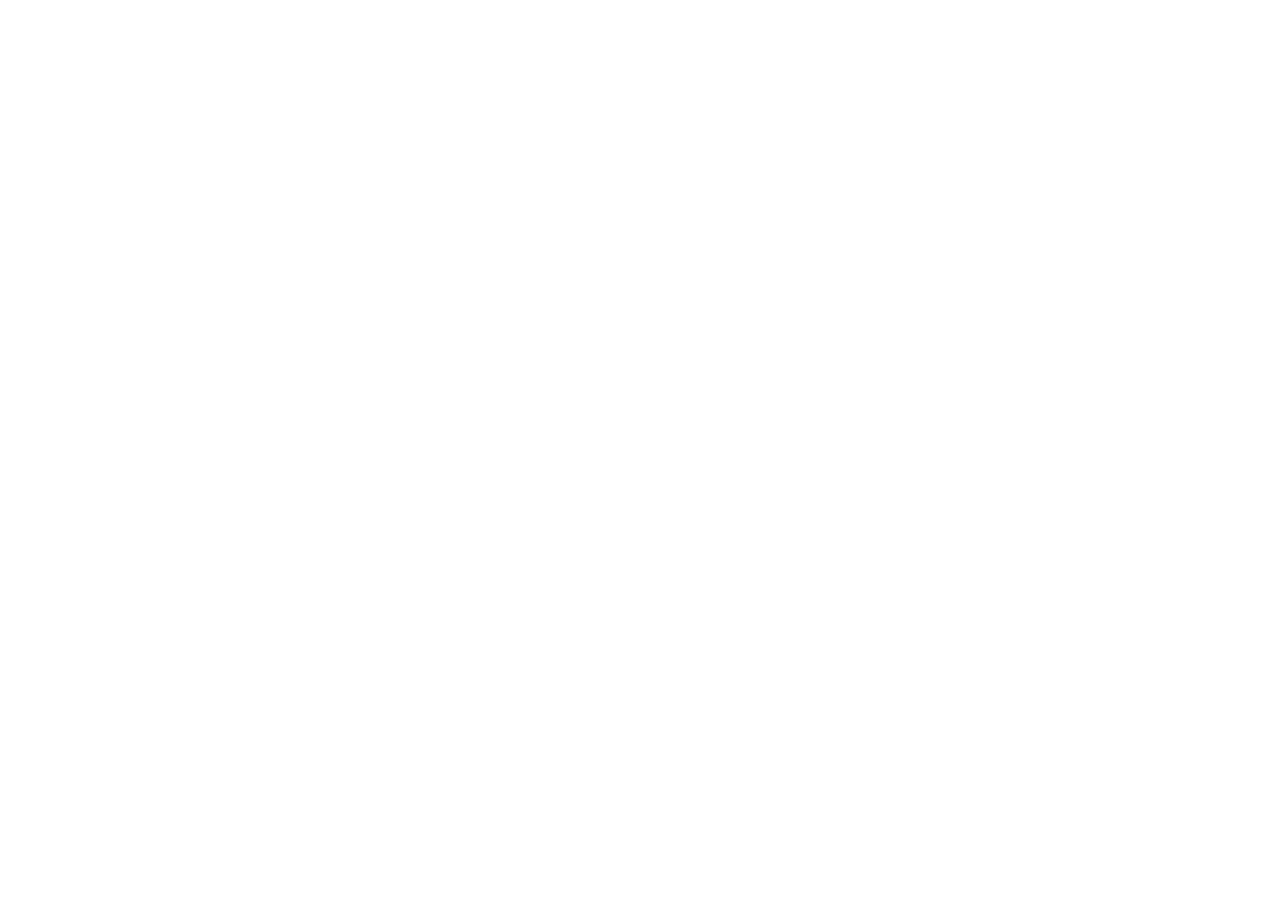
==== index.html @ 284c7a7e "创建新项目" ====
<!DOCTYPE html>
<html lang="en">
<head>
    <meta charset="UTF-8">
    <meta name="viewport" content="width=device-width, initial-scale=1.0">
    <title>Document</title>
</head>
<body>
    
</body>
</html>
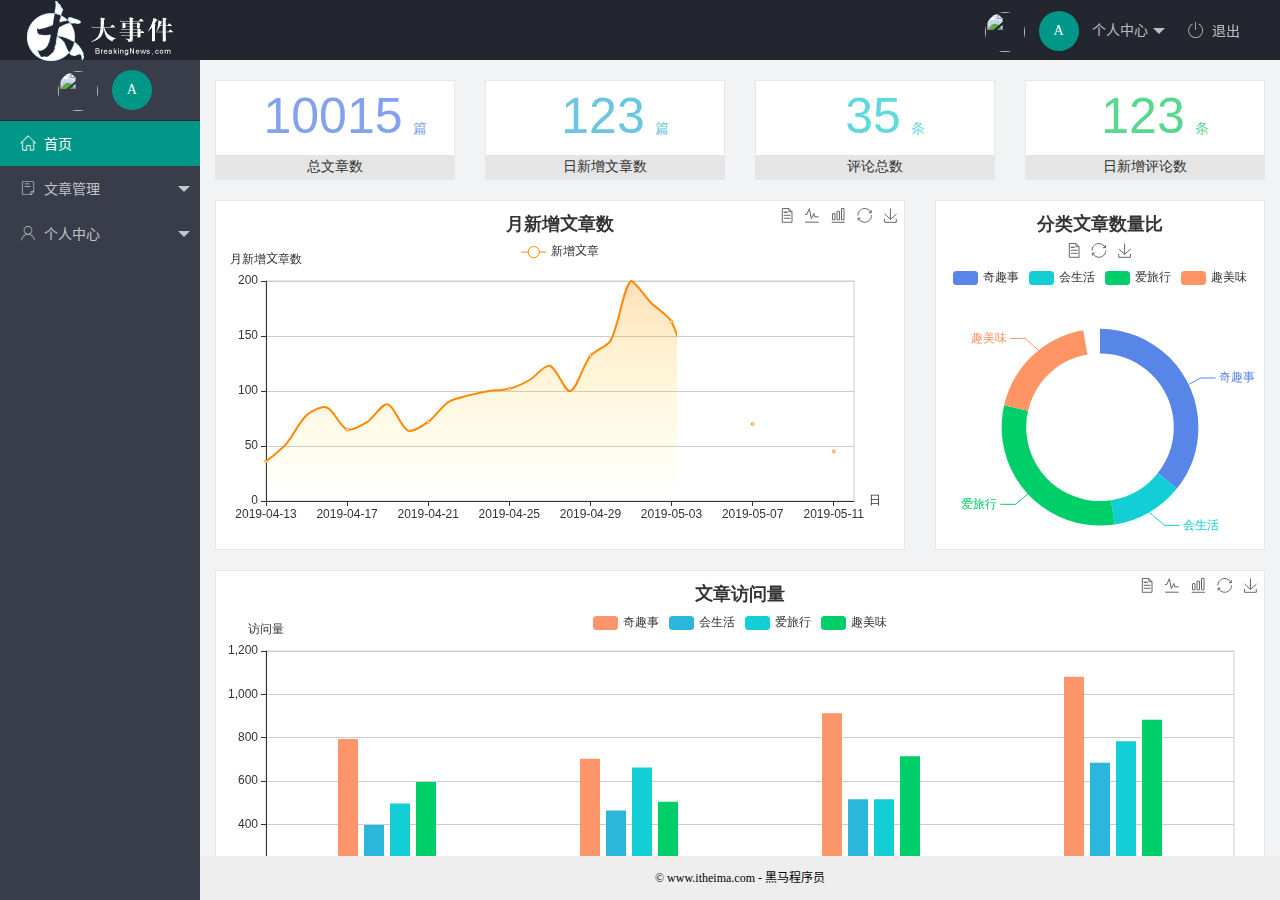
==== commit ab24bd58: "添加首页" ====
--- a/index.html
+++ b/index.html
@@ -1,11 +1,89 @@
 <!DOCTYPE html>
-<html lang="en">
+<html lang="zh-CN">
+
 <head>
     <meta charset="UTF-8">
     <meta name="viewport" content="width=device-width, initial-scale=1.0">
-    <title>Document</title>
+    <title>大事件-后台管理系统</title>
+    <link rel="stylesheet" href="/assets/css/normalize.css">
+    <link rel="stylesheet" href="/assets/lib/layui/css/layui.css">
+    <link rel="stylesheet" href="/assets/fonts/iconfont.css">
+    <link rel="stylesheet" href="/assets/css/index.css">
 </head>
-<body>
-    
+
+<body class="layui-layout-body">
+    <div class="layui-layout layui-layout-admin">
+        <div class="layui-header">
+            <div class="layui-logo">
+                <img src="/assets/images/logo.png" alt="">
+            </div>
+            <!-- 头部区域（可配合layui已有的水平导航） -->
+            
+            <ul class="layui-nav layui-layout-right">
+                <li class="layui-nav-item">
+                    <a href="javascript:;" class="info">
+                        <img src="http://t.cn/RCzsdCq" class="layui-nav-img">
+                        <span class="text-img">A</span>
+                        个人中心
+                    </a>
+                    <dl class="layui-nav-child">
+                        <dd><a href="">基本资料</a></dd>
+                        <dd><a href="">更换头像</a></dd>
+                        <dd><a href="">重置密码</a></dd>
+                    </dl>
+                </li>
+                <li class="layui-nav-item" id="escBtn"><a href="javascript:;"><span class="iconfont icon-tuichu"></span>退出</a></li>
+            </ul>
+        </div>
+
+        <div class="layui-side layui-bg-black">
+            <div class="layui-side-scroll">
+                <div class="info">
+                    <img src="http://t.cn/RCzsdCq" class="layui-nav-img">
+                    <span class="text-img">A</span>
+                    <span class="welcome"></span>
+                </div>
+                <!-- 左侧导航区域（可配合layui已有的垂直导航） -->
+                <ul class="layui-nav layui-nav-tree" lay-filter="test" lay-shrink="all">
+                    <li class="layui-nav-item layui-nav-itemed layui-this"><a href="/home/dashboard.html" target="fm"><span class="iconfont icon-home"></span>首页</a></li>
+                    <li class="layui-nav-item">
+                        <a class="" href="javascript:;"><span class="iconfont icon-16"></span>文章管理</a>
+                        <dl class="layui-nav-child">
+                            <dd><a href="javascript:;"><i class="layui-icon layui-icon-face-smile"></i>  文章类别</a></dd>
+                            <dd><a href="javascript:;"><i class="layui-icon layui-icon-face-smile"></i>  文章列表</a></dd>
+                            <dd><a href="javascript:;"><i class="layui-icon layui-icon-face-smile"></i>  文章发布</a></dd>
+                        </dl>
+                    </li>
+                    <li class="layui-nav-item">
+                        <a href="javascript:;"><span class="iconfont icon-user"></span>个人中心</a>
+                        <dl class="layui-nav-child">
+                            <dd><a href="javascript:;"><i class="layui-icon layui-icon-face-smile"></i>  基本资料</a></dd>
+                            <dd><a href="javascript:;"><i class="layui-icon layui-icon-face-smile"></i>  更换头像</a></dd>
+                            <dd><a href="javascript:;"><i class="layui-icon layui-icon-face-smile"></i>  重置密码</a></dd>
+                        </dl>
+                    </li>
+                </ul>
+            </div>
+        </div>
+
+        <div class="layui-body">
+            <!-- 内容主体区域 -->
+            <iframe name="fm" src="/home/dashboard.html" frameborder="0"></iframe>
+        </div>
+
+        <div class="layui-footer">
+            <!-- 底部固定区域 -->
+            © www.itheima.com - 黑马程序员
+        </div>
+    </div>
+
+
+
+    <!-- 引入js -->
+    <script src="/assets/lib/layui/layui.all.js"></script>
+    <script src="/assets/lib/jquery.js"></script>
+    <script src="/assets/js/baseApi.js"></script>
+    <script src="/assets/js/index.js"></script>
 </body>
+
 </html>--- a/assets/lib/layui/css/layui.css
+++ b/assets/lib/layui/css/layui.css
@@ -0,0 +1,2 @@
+/** layui-v2.5.5 MIT License By https://www.layui.com */
+ .layui-inline,img{display:inline-block;vertical-align:middle}h1,h2,h3,h4,h5,h6{font-weight:400}.layui-edge,.layui-header,.layui-inline,.layui-main{position:relative}.layui-body,.layui-edge,.layui-elip{overflow:hidden}.layui-btn,.layui-edge,.layui-inline,img{vertical-align:middle}.layui-btn,.layui-disabled,.layui-icon,.layui-unselect{-moz-user-select:none;-webkit-user-select:none;-ms-user-select:none}.layui-elip,.layui-form-checkbox span,.layui-form-pane .layui-form-label{text-overflow:ellipsis;white-space:nowrap}.layui-breadcrumb,.layui-tree-btnGroup{visibility:hidden}blockquote,body,button,dd,div,dl,dt,form,h1,h2,h3,h4,h5,h6,input,li,ol,p,pre,td,textarea,th,ul{margin:0;padding:0;-webkit-tap-highlight-color:rgba(0,0,0,0)}a:active,a:hover{outline:0}img{border:none}li{list-style:none}table{border-collapse:collapse;border-spacing:0}h4,h5,h6{font-size:100%}button,input,optgroup,option,select,textarea{font-family:inherit;font-size:inherit;font-style:inherit;font-weight:inherit;outline:0}pre{white-space:pre-wrap;white-space:-moz-pre-wrap;white-space:-pre-wrap;white-space:-o-pre-wrap;word-wrap:break-word}body{line-height:24px;font:14px Helvetica Neue,Helvetica,PingFang SC,Tahoma,Arial,sans-serif}hr{height:1px;margin:10px 0;border:0;clear:both}a{color:#333;text-decoration:none}a:hover{color:#777}a cite{font-style:normal;*cursor:pointer}.layui-border-box,.layui-border-box *{box-sizing:border-box}.layui-box,.layui-box *{box-sizing:content-box}.layui-clear{clear:both;*zoom:1}.layui-clear:after{content:'\20';clear:both;*zoom:1;display:block;height:0}.layui-inline{*display:inline;*zoom:1}.layui-edge{display:inline-block;width:0;height:0;border-width:6px;border-style:dashed;border-color:transparent}.layui-edge-top{top:-4px;border-bottom-color:#999;border-bottom-style:solid}.layui-edge-right{border-left-color:#999;border-left-style:solid}.layui-edge-bottom{top:2px;border-top-color:#999;border-top-style:solid}.layui-edge-left{border-right-color:#999;border-right-style:solid}.layui-disabled,.layui-disabled:hover{color:#d2d2d2!important;cursor:not-allowed!important}.layui-circle{border-radius:100%}.layui-show{display:block!important}.layui-hide{display:none!important}@font-face{font-family:layui-icon;src:url(../font/iconfont.eot?v=250);src:url(../font/iconfont.eot?v=250#iefix) format('embedded-opentype'),url(../font/iconfont.woff2?v=250) format('woff2'),url(../font/iconfont.woff?v=250) format('woff'),url(../font/iconfont.ttf?v=250) format('truetype'),url(../font/iconfont.svg?v=250#layui-icon) format('svg')}.layui-icon{font-family:layui-icon!important;font-size:16px;font-style:normal;-webkit-font-smoothing:antialiased;-moz-osx-font-smoothing:grayscale}.layui-icon-reply-fill:before{content:"\e611"}.layui-icon-set-fill:before{content:"\e614"}.layui-icon-menu-fill:before{content:"\e60f"}.layui-icon-search:before{content:"\e615"}.layui-icon-share:before{content:"\e641"}.layui-icon-set-sm:before{content:"\e620"}.layui-icon-engine:before{content:"\e628"}.layui-icon-close:before{content:"\1006"}.layui-icon-close-fill:before{content:"\1007"}.layui-icon-chart-screen:before{content:"\e629"}.layui-icon-star:before{content:"\e600"}.layui-icon-circle-dot:before{content:"\e617"}.layui-icon-chat:before{content:"\e606"}.layui-icon-release:before{content:"\e609"}.layui-icon-list:before{content:"\e60a"}.layui-icon-chart:before{content:"\e62c"}.layui-icon-ok-circle:before{content:"\1005"}.layui-icon-layim-theme:before{content:"\e61b"}.layui-icon-table:before{content:"\e62d"}.layui-icon-right:before{content:"\e602"}.layui-icon-left:before{content:"\e603"}.layui-icon-cart-simple:before{content:"\e698"}.layui-icon-face-cry:before{content:"\e69c"}.layui-icon-face-smile:before{content:"\e6af"}.layui-icon-survey:before{content:"\e6b2"}.layui-icon-tree:before{content:"\e62e"}.layui-icon-upload-circle:before{content:"\e62f"}.layui-icon-add-circle:before{content:"\e61f"}.layui-icon-download-circle:before{content:"\e601"}.layui-icon-templeate-1:before{content:"\e630"}.layui-icon-util:before{content:"\e631"}.layui-icon-face-surprised:before{content:"\e664"}.layui-icon-edit:before{content:"\e642"}.layui-icon-speaker:before{content:"\e645"}.layui-icon-down:before{content:"\e61a"}.layui-icon-file:before{content:"\e621"}.layui-icon-layouts:before{content:"\e632"}.layui-icon-rate-half:before{content:"\e6c9"}.layui-icon-add-circle-fine:before{content:"\e608"}.layui-icon-prev-circle:before{content:"\e633"}.layui-icon-read:before{content:"\e705"}.layui-icon-404:before{content:"\e61c"}.layui-icon-carousel:before{content:"\e634"}.layui-icon-help:before{content:"\e607"}.layui-icon-code-circle:before{content:"\e635"}.layui-icon-water:before{content:"\e636"}.layui-icon-username:before{content:"\e66f"}.layui-icon-find-fill:before{content:"\e670"}.layui-icon-about:before{content:"\e60b"}.layui-icon-location:before{content:"\e715"}.layui-icon-up:before{content:"\e619"}.layui-icon-pause:before{content:"\e651"}.layui-icon-date:before{content:"\e637"}.layui-icon-layim-uploadfile:before{content:"\e61d"}.layui-icon-delete:before{content:"\e640"}.layui-icon-play:before{content:"\e652"}.layui-icon-top:before{content:"\e604"}.layui-icon-friends:before{content:"\e612"}.layui-icon-refresh-3:before{content:"\e9aa"}.layui-icon-ok:before{content:"\e605"}.layui-icon-layer:before{content:"\e638"}.layui-icon-face-smile-fine:before{content:"\e60c"}.layui-icon-dollar:before{content:"\e659"}.layui-icon-group:before{content:"\e613"}.layui-icon-layim-download:before{content:"\e61e"}.layui-icon-picture-fine:before{content:"\e60d"}.layui-icon-link:before{content:"\e64c"}.layui-icon-diamond:before{content:"\e735"}.layui-icon-log:before{content:"\e60e"}.layui-icon-rate-solid:before{content:"\e67a"}.layui-icon-fonts-del:before{content:"\e64f"}.layui-icon-unlink:before{content:"\e64d"}.layui-icon-fonts-clear:before{content:"\e639"}.layui-icon-triangle-r:before{content:"\e623"}.layui-icon-circle:before{content:"\e63f"}.layui-icon-radio:before{content:"\e643"}.layui-icon-align-center:before{content:"\e647"}.layui-icon-align-right:before{content:"\e648"}.layui-icon-align-left:before{content:"\e649"}.layui-icon-loading-1:before{content:"\e63e"}.layui-icon-return:before{content:"\e65c"}.layui-icon-fonts-strong:before{content:"\e62b"}.layui-icon-upload:before{content:"\e67c"}.layui-icon-dialogue:before{content:"\e63a"}.layui-icon-video:before{content:"\e6ed"}.layui-icon-headset:before{content:"\e6fc"}.layui-icon-cellphone-fine:before{content:"\e63b"}.layui-icon-add-1:before{content:"\e654"}.layui-icon-face-smile-b:before{content:"\e650"}.layui-icon-fonts-html:before{content:"\e64b"}.layui-icon-form:before{content:"\e63c"}.layui-icon-cart:before{content:"\e657"}.layui-icon-camera-fill:before{content:"\e65d"}.layui-icon-tabs:before{content:"\e62a"}.layui-icon-fonts-code:before{content:"\e64e"}.layui-icon-fire:before{content:"\e756"}.layui-icon-set:before{content:"\e716"}.layui-icon-fonts-u:before{content:"\e646"}.layui-icon-triangle-d:before{content:"\e625"}.layui-icon-tips:before{content:"\e702"}.layui-icon-picture:before{content:"\e64a"}.layui-icon-more-vertical:before{content:"\e671"}.layui-icon-flag:before{content:"\e66c"}.layui-icon-loading:before{content:"\e63d"}.layui-icon-fonts-i:before{content:"\e644"}.layui-icon-refresh-1:before{content:"\e666"}.layui-icon-rmb:before{content:"\e65e"}.layui-icon-home:before{content:"\e68e"}.layui-icon-user:before{content:"\e770"}.layui-icon-notice:before{content:"\e667"}.layui-icon-login-weibo:before{content:"\e675"}.layui-icon-voice:before{content:"\e688"}.layui-icon-upload-drag:before{content:"\e681"}.layui-icon-login-qq:before{content:"\e676"}.layui-icon-snowflake:before{content:"\e6b1"}.layui-icon-file-b:before{content:"\e655"}.layui-icon-template:before{content:"\e663"}.layui-icon-auz:before{content:"\e672"}.layui-icon-console:before{content:"\e665"}.layui-icon-app:before{content:"\e653"}.layui-icon-prev:before{content:"\e65a"}.layui-icon-website:before{content:"\e7ae"}.layui-icon-next:before{content:"\e65b"}.layui-icon-component:before{content:"\e857"}.layui-icon-more:before{content:"\e65f"}.layui-icon-login-wechat:before{content:"\e677"}.layui-icon-shrink-right:before{content:"\e668"}.layui-icon-spread-left:before{content:"\e66b"}.layui-icon-camera:before{content:"\e660"}.layui-icon-note:before{content:"\e66e"}.layui-icon-refresh:before{content:"\e669"}.layui-icon-female:before{content:"\e661"}.layui-icon-male:before{content:"\e662"}.layui-icon-password:before{content:"\e673"}.layui-icon-senior:before{content:"\e674"}.layui-icon-theme:before{content:"\e66a"}.layui-icon-tread:before{content:"\e6c5"}.layui-icon-praise:before{content:"\e6c6"}.layui-icon-star-fill:before{content:"\e658"}.layui-icon-rate:before{content:"\e67b"}.layui-icon-template-1:before{content:"\e656"}.layui-icon-vercode:before{content:"\e679"}.layui-icon-cellphone:before{content:"\e678"}.layui-icon-screen-full:before{content:"\e622"}.layui-icon-screen-restore:before{content:"\e758"}.layui-icon-cols:before{content:"\e610"}.layui-icon-export:before{content:"\e67d"}.layui-icon-print:before{content:"\e66d"}.layui-icon-slider:before{content:"\e714"}.layui-icon-addition:before{content:"\e624"}.layui-icon-subtraction:before{content:"\e67e"}.layui-icon-service:before{content:"\e626"}.layui-icon-transfer:before{content:"\e691"}.layui-main{width:1140px;margin:0 auto}.layui-header{z-index:1000;height:60px}.layui-header a:hover{transition:all .5s;-webkit-transition:all .5s}.layui-side{position:fixed;left:0;top:0;bottom:0;z-index:999;width:200px;overflow-x:hidden}.layui-side-scroll{position:relative;width:220px;height:100%;overflow-x:hidden}.layui-body{position:absolute;left:200px;right:0;top:0;bottom:0;z-index:998;width:auto;overflow-y:auto;box-sizing:border-box}.layui-layout-body{overflow:hidden}.layui-layout-admin .layui-header{background-color:#23262E}.layui-layout-admin .layui-side{top:60px;width:200px;overflow-x:hidden}.layui-layout-admin .layui-body{position:fixed;top:60px;bottom:44px}.layui-layout-admin .layui-main{width:auto;margin:0 15px}.layui-layout-admin .layui-footer{position:fixed;left:200px;right:0;bottom:0;height:44px;line-height:44px;padding:0 15px;background-color:#eee}.layui-layout-admin .layui-logo{position:absolute;left:0;top:0;width:200px;height:100%;line-height:60px;text-align:center;color:#009688;font-size:16px}.layui-layout-admin .layui-header .layui-nav{background:0 0}.layui-layout-left{position:absolute!important;left:200px;top:0}.layui-layout-right{position:absolute!important;right:0;top:0}.layui-container{position:relative;margin:0 auto;padding:0 15px;box-sizing:border-box}.layui-fluid{position:relative;margin:0 auto;padding:0 15px}.layui-row:after,.layui-row:before{content:'';display:block;clear:both}.layui-col-lg1,.layui-col-lg10,.layui-col-lg11,.layui-col-lg12,.layui-col-lg2,.layui-col-lg3,.layui-col-lg4,.layui-col-lg5,.layui-col-lg6,.layui-col-lg7,.layui-col-lg8,.layui-col-lg9,.layui-col-md1,.layui-col-md10,.layui-col-md11,.layui-col-md12,.layui-col-md2,.layui-col-md3,.layui-col-md4,.layui-col-md5,.layui-col-md6,.layui-col-md7,.layui-col-md8,.layui-col-md9,.layui-col-sm1,.layui-col-sm10,.layui-col-sm11,.layui-col-sm12,.layui-col-sm2,.layui-col-sm3,.layui-col-sm4,.layui-col-sm5,.layui-col-sm6,.layui-col-sm7,.layui-col-sm8,.layui-col-sm9,.layui-col-xs1,.layui-col-xs10,.layui-col-xs11,.layui-col-xs12,.layui-col-xs2,.layui-col-xs3,.layui-col-xs4,.layui-col-xs5,.layui-col-xs6,.layui-col-xs7,.layui-col-xs8,.layui-col-xs9{position:relative;display:block;box-sizing:border-box}.layui-col-xs1,.layui-col-xs10,.layui-col-xs11,.layui-col-xs12,.layui-col-xs2,.layui-col-xs3,.layui-col-xs4,.layui-col-xs5,.layui-col-xs6,.layui-col-xs7,.layui-col-xs8,.layui-col-xs9{float:left}.layui-col-xs1{width:8.33333333%}.layui-col-xs2{width:16.66666667%}.layui-col-xs3{width:25%}.layui-col-xs4{width:33.33333333%}.layui-col-xs5{width:41.66666667%}.layui-col-xs6{width:50%}.layui-col-xs7{width:58.33333333%}.layui-col-xs8{width:66.66666667%}.layui-col-xs9{width:75%}.layui-col-xs10{width:83.33333333%}.layui-col-xs11{width:91.66666667%}.layui-col-xs12{width:100%}.layui-col-xs-offset1{margin-left:8.33333333%}.layui-col-xs-offset2{margin-left:16.66666667%}.layui-col-xs-offset3{margin-left:25%}.layui-col-xs-offset4{margin-left:33.33333333%}.layui-col-xs-offset5{margin-left:41.66666667%}.layui-col-xs-offset6{margin-left:50%}.layui-col-xs-offset7{margin-left:58.33333333%}.layui-col-xs-offset8{margin-left:66.66666667%}.layui-col-xs-offset9{margin-left:75%}.layui-col-xs-offset10{margin-left:83.33333333%}.layui-col-xs-offset11{margin-left:91.66666667%}.layui-col-xs-offset12{margin-left:100%}@media screen and (max-width:768px){.layui-hide-xs{display:none!important}.layui-show-xs-block{display:block!important}.layui-show-xs-inline{display:inline!important}.layui-show-xs-inline-block{display:inline-block!important}}@media screen and (min-width:768px){.layui-container{width:750px}.layui-hide-sm{display:none!important}.layui-show-sm-block{display:block!important}.layui-show-sm-inline{display:inline!important}.layui-show-sm-inline-block{display:inline-block!important}.layui-col-sm1,.layui-col-sm10,.layui-col-sm11,.layui-col-sm12,.layui-col-sm2,.layui-col-sm3,.layui-col-sm4,.layui-col-sm5,.layui-col-sm6,.layui-col-sm7,.layui-col-sm8,.layui-col-sm9{float:left}.layui-col-sm1{width:8.33333333%}.layui-col-sm2{width:16.66666667%}.layui-col-sm3{width:25%}.layui-col-sm4{width:33.33333333%}.layui-col-sm5{width:41.66666667%}.layui-col-sm6{width:50%}.layui-col-sm7{width:58.33333333%}.layui-col-sm8{width:66.66666667%}.layui-col-sm9{width:75%}.layui-col-sm10{width:83.33333333%}.layui-col-sm11{width:91.66666667%}.layui-col-sm12{width:100%}.layui-col-sm-offset1{margin-left:8.33333333%}.layui-col-sm-offset2{margin-left:16.66666667%}.layui-col-sm-offset3{margin-left:25%}.layui-col-sm-offset4{margin-left:33.33333333%}.layui-col-sm-offset5{margin-left:41.66666667%}.layui-col-sm-offset6{margin-left:50%}.layui-col-sm-offset7{margin-left:58.33333333%}.layui-col-sm-offset8{margin-left:66.66666667%}.layui-col-sm-offset9{margin-left:75%}.layui-col-sm-offset10{margin-left:83.33333333%}.layui-col-sm-offset11{margin-left:91.66666667%}.layui-col-sm-offset12{margin-left:100%}}@media screen and (min-width:992px){.layui-container{width:970px}.layui-hide-md{display:none!important}.layui-show-md-block{display:block!important}.layui-show-md-inline{display:inline!important}.layui-show-md-inline-block{display:inline-block!important}.layui-col-md1,.layui-col-md10,.layui-col-md11,.layui-col-md12,.layui-col-md2,.layui-col-md3,.layui-col-md4,.layui-col-md5,.layui-col-md6,.layui-col-md7,.layui-col-md8,.layui-col-md9{float:left}.layui-col-md1{width:8.33333333%}.layui-col-md2{width:16.66666667%}.layui-col-md3{width:25%}.layui-col-md4{width:33.33333333%}.layui-col-md5{width:41.66666667%}.layui-col-md6{width:50%}.layui-col-md7{width:58.33333333%}.layui-col-md8{width:66.66666667%}.layui-col-md9{width:75%}.layui-col-md10{width:83.33333333%}.layui-col-md11{width:91.66666667%}.layui-col-md12{width:100%}.layui-col-md-offset1{margin-left:8.33333333%}.layui-col-md-offset2{margin-left:16.66666667%}.layui-col-md-offset3{margin-left:25%}.layui-col-md-offset4{margin-left:33.33333333%}.layui-col-md-offset5{margin-left:41.66666667%}.layui-col-md-offset6{margin-left:50%}.layui-col-md-offset7{margin-left:58.33333333%}.layui-col-md-offset8{margin-left:66.66666667%}.layui-col-md-offset9{margin-left:75%}.layui-col-md-offset10{margin-left:83.33333333%}.layui-col-md-offset11{margin-left:91.66666667%}.layui-col-md-offset12{margin-left:100%}}@media screen and (min-width:1200px){.layui-container{width:1170px}.layui-hide-lg{display:none!important}.layui-show-lg-block{display:block!important}.layui-show-lg-inline{display:inline!important}.layui-show-lg-inline-block{display:inline-block!important}.layui-col-lg1,.layui-col-lg10,.layui-col-lg11,.layui-col-lg12,.layui-col-lg2,.layui-col-lg3,.layui-col-lg4,.layui-col-lg5,.layui-col-lg6,.layui-col-lg7,.layui-col-lg8,.layui-col-lg9{float:left}.layui-col-lg1{width:8.33333333%}.layui-col-lg2{width:16.66666667%}.layui-col-lg3{width:25%}.layui-col-lg4{width:33.33333333%}.layui-col-lg5{width:41.66666667%}.layui-col-lg6{width:50%}.layui-col-lg7{width:58.33333333%}.layui-col-lg8{width:66.66666667%}.layui-col-lg9{width:75%}.layui-col-lg10{width:83.33333333%}.layui-col-lg11{width:91.66666667%}.layui-col-lg12{width:100%}.layui-col-lg-offset1{margin-left:8.33333333%}.layui-col-lg-offset2{margin-left:16.66666667%}.layui-col-lg-offset3{margin-left:25%}.layui-col-lg-offset4{margin-left:33.33333333%}.layui-col-lg-offset5{margin-left:41.66666667%}.layui-col-lg-offset6{margin-left:50%}.layui-col-lg-offset7{margin-left:58.33333333%}.layui-col-lg-offset8{margin-left:66.66666667%}.layui-col-lg-offset9{margin-left:75%}.layui-col-lg-offset10{margin-left:83.33333333%}.layui-col-lg-offset11{margin-left:91.66666667%}.layui-col-lg-offset12{margin-left:100%}}.layui-col-space1{margin:-.5px}.layui-col-space1>*{padding:.5px}.layui-col-space3{margin:-1.5px}.layui-col-space3>*{padding:1.5px}.layui-col-space5{margin:-2.5px}.layui-col-space5>*{padding:2.5px}.layui-col-space8{margin:-3.5px}.layui-col-space8>*{padding:3.5px}.layui-col-space10{margin:-5px}.layui-col-space10>*{padding:5px}.layui-col-space12{margin:-6px}.layui-col-space12>*{padding:6px}.layui-col-space15{margin:-7.5px}.layui-col-space15>*{padding:7.5px}.layui-col-space18{margin:-9px}.layui-col-space18>*{padding:9px}.layui-col-space20{margin:-10px}.layui-col-space20>*{padding:10px}.layui-col-space22{margin:-11px}.layui-col-space22>*{padding:11px}.layui-col-space25{margin:-12.5px}.layui-col-space25>*{padding:12.5px}.layui-col-space30{margin:-15px}.layui-col-space30>*{padding:15px}.layui-btn,.layui-input,.layui-select,.layui-textarea,.layui-upload-button{outline:0;-webkit-appearance:none;transition:all .3s;-webkit-transition:all .3s;box-sizing:border-box}.layui-elem-quote{margin-bottom:10px;padding:15px;line-height:22px;border-left:5px solid #009688;border-radius:0 2px 2px 0;background-color:#f2f2f2}.layui-quote-nm{border-style:solid;border-width:1px 1px 1px 5px;background:0 0}.layui-elem-field{margin-bottom:10px;padding:0;border-width:1px;border-style:solid}.layui-elem-field legend{margin-left:20px;padding:0 10px;font-size:20px;font-weight:300}.layui-field-title{margin:10px 0 20px;border-width:1px 0 0}.layui-field-box{padding:10px 15px}.layui-field-title .layui-field-box{padding:10px 0}.layui-progress{position:relative;height:6px;border-radius:20px;background-color:#e2e2e2}.layui-progress-bar{position:absolute;left:0;top:0;width:0;max-width:100%;height:6px;border-radius:20px;text-align:right;background-color:#5FB878;transition:all .3s;-webkit-transition:all .3s}.layui-progress-big,.layui-progress-big .layui-progress-bar{height:18px;line-height:18px}.layui-progress-text{position:relative;top:-20px;line-height:18px;font-size:12px;color:#666}.layui-progress-big .layui-progress-text{position:static;padding:0 10px;color:#fff}.layui-collapse{border-width:1px;border-style:solid;border-radius:2px}.layui-colla-content,.layui-colla-item{border-top-width:1px;border-top-style:solid}.layui-colla-item:first-child{border-top:none}.layui-colla-title{position:relative;height:42px;line-height:42px;padding:0 15px 0 35px;color:#333;background-color:#f2f2f2;cursor:pointer;font-size:14px;overflow:hidden}.layui-colla-content{display:none;padding:10px 15px;line-height:22px;color:#666}.layui-colla-icon{position:absolute;left:15px;top:0;font-size:14px}.layui-card{margin-bottom:15px;border-radius:2px;background-color:#fff;box-shadow:0 1px 2px 0 rgba(0,0,0,.05)}.layui-card:last-child{margin-bottom:0}.layui-card-header{position:relative;height:42px;line-height:42px;padding:0 15px;border-bottom:1px solid #f6f6f6;color:#333;border-radius:2px 2px 0 0;font-size:14px}.layui-bg-black,.layui-bg-blue,.layui-bg-cyan,.layui-bg-green,.layui-bg-orange,.layui-bg-red{color:#fff!important}.layui-card-body{position:relative;padding:10px 15px;line-height:24px}.layui-card-body[pad15]{padding:15px}.layui-card-body[pad20]{padding:20px}.layui-card-body .layui-table{margin:5px 0}.layui-card .layui-tab{margin:0}.layui-panel-window{position:relative;padding:15px;border-radius:0;border-top:5px solid #E6E6E6;background-color:#fff}.layui-auxiliar-moving{position:fixed;left:0;right:0;top:0;bottom:0;width:100%;height:100%;background:0 0;z-index:9999999999}.layui-form-label,.layui-form-mid,.layui-form-select,.layui-input-block,.layui-input-inline,.layui-textarea{position:relative}.layui-bg-red{background-color:#FF5722!important}.layui-bg-orange{background-color:#FFB800!important}.layui-bg-green{background-color:#009688!important}.layui-bg-cyan{background-color:#2F4056!important}.layui-bg-blue{background-color:#1E9FFF!important}.layui-bg-black{background-color:#393D49!important}.layui-bg-gray{background-color:#eee!important;color:#666!important}.layui-badge-rim,.layui-colla-content,.layui-colla-item,.layui-collapse,.layui-elem-field,.layui-form-pane .layui-form-item[pane],.layui-form-pane .layui-form-label,.layui-input,.layui-layedit,.layui-layedit-tool,.layui-quote-nm,.layui-select,.layui-tab-bar,.layui-tab-card,.layui-tab-title,.layui-tab-title .layui-this:after,.layui-textarea{border-color:#e6e6e6}.layui-timeline-item:before,hr{background-color:#e6e6e6}.layui-text{line-height:22px;font-size:14px;color:#666}.layui-text h1,.layui-text h2,.layui-text h3{font-weight:500;color:#333}.layui-text h1{font-size:30px}.layui-text h2{font-size:24px}.layui-text h3{font-size:18px}.layui-text a:not(.layui-btn){color:#01AAED}.layui-text a:not(.layui-btn):hover{text-decoration:underline}.layui-text ul{padding:5px 0 5px 15px}.layui-text ul li{margin-top:5px;list-style-type:disc}.layui-text em,.layui-word-aux{color:#999!important;padding:0 5px!important}.layui-btn{display:inline-block;height:38px;line-height:38px;padding:0 18px;background-color:#009688;color:#fff;white-space:nowrap;text-align:center;font-size:14px;border:none;border-radius:2px;cursor:pointer}.layui-btn:hover{opacity:.8;filter:alpha(opacity=80);color:#fff}.layui-btn:active{opacity:1;filter:alpha(opacity=100)}.layui-btn+.layui-btn{margin-left:10px}.layui-btn-container{font-size:0}.layui-btn-container .layui-btn{margin-right:10px;margin-bottom:10px}.layui-btn-container .layui-btn+.layui-btn{margin-left:0}.layui-table .layui-btn-container .layui-btn{margin-bottom:9px}.layui-btn-radius{border-radius:100px}.layui-btn .layui-icon{margin-right:3px;font-size:18px;vertical-align:bottom;vertical-align:middle\9}.layui-btn-primary{border:1px solid #C9C9C9;background-color:#fff;color:#555}.layui-btn-primary:hover{border-color:#009688;color:#333}.layui-btn-normal{background-color:#1E9FFF}.layui-btn-warm{background-color:#FFB800}.layui-btn-danger{background-color:#FF5722}.layui-btn-checked{background-color:#5FB878}.layui-btn-disabled,.layui-btn-disabled:active,.layui-btn-disabled:hover{border:1px solid #e6e6e6;background-color:#FBFBFB;color:#C9C9C9;cursor:not-allowed;opacity:1}.layui-btn-lg{height:44px;line-height:44px;padding:0 25px;font-size:16px}.layui-btn-sm{height:30px;line-height:30px;padding:0 10px;font-size:12px}.layui-btn-sm i{font-size:16px!important}.layui-btn-xs{height:22px;line-height:22px;padding:0 5px;font-size:12px}.layui-btn-xs i{font-size:14px!important}.layui-btn-group{display:inline-block;vertical-align:middle;font-size:0}.layui-btn-group .layui-btn{margin-left:0!important;margin-right:0!important;border-left:1px solid rgba(255,255,255,.5);border-radius:0}.layui-btn-group .layui-btn-primary{border-left:none}.layui-btn-group .layui-btn-primary:hover{border-color:#C9C9C9;color:#009688}.layui-btn-group .layui-btn:first-child{border-left:none;border-radius:2px 0 0 2px}.layui-btn-group .layui-btn-primary:first-child{border-left:1px solid #c9c9c9}.layui-btn-group .layui-btn:last-child{border-radius:0 2px 2px 0}.layui-btn-group .layui-btn+.layui-btn{margin-left:0}.layui-btn-group+.layui-btn-group{margin-left:10px}.layui-btn-fluid{width:100%}.layui-input,.layui-select,.layui-textarea{height:38px;line-height:1.3;line-height:38px\9;border-width:1px;border-style:solid;background-color:#fff;border-radius:2px}.layui-input::-webkit-input-placeholder,.layui-select::-webkit-input-placeholder,.layui-textarea::-webkit-input-placeholder{line-height:1.3}.layui-input,.layui-textarea{display:block;width:100%;padding-left:10px}.layui-input:hover,.layui-textarea:hover{border-color:#D2D2D2!important}.layui-input:focus,.layui-textarea:focus{border-color:#C9C9C9!important}.layui-textarea{min-height:100px;height:auto;line-height:20px;padding:6px 10px;resize:vertical}.layui-select{padding:0 10px}.layui-form input[type=checkbox],.layui-form input[type=radio],.layui-form select{display:none}.layui-form [lay-ignore]{display:initial}.layui-form-item{margin-bottom:15px;clear:both;*zoom:1}.layui-form-item:after{content:'\20';clear:both;*zoom:1;display:block;height:0}.layui-form-label{float:left;display:block;padding:9px 15px;width:80px;font-weight:400;line-height:20px;text-align:right}.layui-form-label-col{display:block;float:none;padding:9px 0;line-height:20px;text-align:left}.layui-form-item .layui-inline{margin-bottom:5px;margin-right:10px}.layui-input-block{margin-left:110px;min-height:36px}.layui-input-inline{display:inline-block;vertical-align:middle}.layui-form-item .layui-input-inline{float:left;width:190px;margin-right:10px}.layui-form-text .layui-input-inline{width:auto}.layui-form-mid{float:left;display:block;padding:9px 0!important;line-height:20px;margin-right:10px}.layui-form-danger+.layui-form-select .layui-input,.layui-form-danger:focus{border-color:#FF5722!important}.layui-form-select .layui-input{padding-right:30px;cursor:pointer}.layui-form-select .layui-edge{position:absolute;right:10px;top:50%;margin-top:-3px;cursor:pointer;border-width:6px;border-top-color:#c2c2c2;border-top-style:solid;transition:all .3s;-webkit-transition:all .3s}.layui-form-select dl{display:none;position:absolute;left:0;top:42px;padding:5px 0;z-index:899;min-width:100%;border:1px solid #d2d2d2;max-height:300px;overflow-y:auto;background-color:#fff;border-radius:2px;box-shadow:0 2px 4px rgba(0,0,0,.12);box-sizing:border-box}.layui-form-select dl dd,.layui-form-select dl dt{padding:0 10px;line-height:36px;white-space:nowrap;overflow:hidden;text-overflow:ellipsis}.layui-form-select dl dt{font-size:12px;color:#999}.layui-form-select dl dd{cursor:pointer}.layui-form-select dl dd:hover{background-color:#f2f2f2;-webkit-transition:.5s all;transition:.5s all}.layui-form-select .layui-select-group dd{padding-left:20px}.layui-form-select dl dd.layui-select-tips{padding-left:10px!important;color:#999}.layui-form-select dl dd.layui-this{background-color:#5FB878;color:#fff}.layui-form-checkbox,.layui-form-select dl dd.layui-disabled{background-color:#fff}.layui-form-selected dl{display:block}.layui-form-checkbox,.layui-form-checkbox *,.layui-form-switch{display:inline-block;vertical-align:middle}.layui-form-selected .layui-edge{margin-top:-9px;-webkit-transform:rotate(180deg);transform:rotate(180deg);margin-top:-3px\9}:root .layui-form-selected .layui-edge{margin-top:-9px\0/IE9}.layui-form-selectup dl{top:auto;bottom:42px}.layui-select-none{margin:5px 0;text-align:center;color:#999}.layui-select-disabled .layui-disabled{border-color:#eee!important}.layui-select-disabled .layui-edge{border-top-color:#d2d2d2}.layui-form-checkbox{position:relative;height:30px;line-height:30px;margin-right:10px;padding-right:30px;cursor:pointer;font-size:0;-webkit-transition:.1s linear;transition:.1s linear;box-sizing:border-box}.layui-form-checkbox span{padding:0 10px;height:100%;font-size:14px;border-radius:2px 0 0 2px;background-color:#d2d2d2;color:#fff;overflow:hidden}.layui-form-checkbox:hover span{background-color:#c2c2c2}.layui-form-checkbox i{position:absolute;right:0;top:0;width:30px;height:28px;border:1px solid #d2d2d2;border-left:none;border-radius:0 2px 2px 0;color:#fff;font-size:20px;text-align:center}.layui-form-checkbox:hover i{border-color:#c2c2c2;color:#c2c2c2}.layui-form-checked,.layui-form-checked:hover{border-color:#5FB878}.layui-form-checked span,.layui-form-checked:hover span{background-color:#5FB878}.layui-form-checked i,.layui-form-checked:hover i{color:#5FB878}.layui-form-item .layui-form-checkbox{margin-top:4px}.layui-form-checkbox[lay-skin=primary]{height:auto!important;line-height:normal!important;min-width:18px;min-height:18px;border:none!important;margin-right:0;padding-left:28px;padding-right:0;background:0 0}.layui-form-checkbox[lay-skin=primary] span{padding-left:0;padding-right:15px;line-height:18px;background:0 0;color:#666}.layui-form-checkbox[lay-skin=primary] i{right:auto;left:0;width:16px;height:16px;line-height:16px;border:1px solid #d2d2d2;font-size:12px;border-radius:2px;background-color:#fff;-webkit-transition:.1s linear;transition:.1s linear}.layui-form-checkbox[lay-skin=primary]:hover i{border-color:#5FB878;color:#fff}.layui-form-checked[lay-skin=primary] i{border-color:#5FB878!important;background-color:#5FB878;color:#fff}.layui-checkbox-disbaled[lay-skin=primary] span{background:0 0!important;color:#c2c2c2}.layui-checkbox-disbaled[lay-skin=primary]:hover i{border-color:#d2d2d2}.layui-form-item .layui-form-checkbox[lay-skin=primary]{margin-top:10px}.layui-form-switch{position:relative;height:22px;line-height:22px;min-width:35px;padding:0 5px;margin-top:8px;border:1px solid #d2d2d2;border-radius:20px;cursor:pointer;background-color:#fff;-webkit-transition:.1s linear;transition:.1s linear}.layui-form-switch i{position:absolute;left:5px;top:3px;width:16px;height:16px;border-radius:20px;background-color:#d2d2d2;-webkit-transition:.1s linear;transition:.1s linear}.layui-form-switch em{position:relative;top:0;width:25px;margin-left:21px;padding:0!important;text-align:center!important;color:#999!important;font-style:normal!important;font-size:12px}.layui-form-onswitch{border-color:#5FB878;background-color:#5FB878}.layui-checkbox-disbaled,.layui-checkbox-disbaled i{border-color:#e2e2e2!important}.layui-form-onswitch i{left:100%;margin-left:-21px;background-color:#fff}.layui-form-onswitch em{margin-left:5px;margin-right:21px;color:#fff!important}.layui-checkbox-disbaled span{background-color:#e2e2e2!important}.layui-checkbox-disbaled:hover i{color:#fff!important}[lay-radio]{display:none}.layui-form-radio,.layui-form-radio *{display:inline-block;vertical-align:middle}.layui-form-radio{line-height:28px;margin:6px 10px 0 0;padding-right:10px;cursor:pointer;font-size:0}.layui-form-radio *{font-size:14px}.layui-form-radio>i{margin-right:8px;font-size:22px;color:#c2c2c2}.layui-form-radio>i:hover,.layui-form-radioed>i{color:#5FB878}.layui-radio-disbaled>i{color:#e2e2e2!important}.layui-form-pane .layui-form-label{width:110px;padding:8px 15px;height:38px;line-height:20px;border-width:1px;border-style:solid;border-radius:2px 0 0 2px;text-align:center;background-color:#FBFBFB;overflow:hidden;box-sizing:border-box}.layui-form-pane .layui-input-inline{margin-left:-1px}.layui-form-pane .layui-input-block{margin-left:110px;left:-1px}.layui-form-pane .layui-input{border-radius:0 2px 2px 0}.layui-form-pane .layui-form-text .layui-form-label{float:none;width:100%;border-radius:2px;box-sizing:border-box;text-align:left}.layui-form-pane .layui-form-text .layui-input-inline{display:block;margin:0;top:-1px;clear:both}.layui-form-pane .layui-form-text .layui-input-block{margin:0;left:0;top:-1px}.layui-form-pane .layui-form-text .layui-textarea{min-height:100px;border-radius:0 0 2px 2px}.layui-form-pane .layui-form-checkbox{margin:4px 0 4px 10px}.layui-form-pane .layui-form-radio,.layui-form-pane .layui-form-switch{margin-top:6px;margin-left:10px}.layui-form-pane .layui-form-item[pane]{position:relative;border-width:1px;border-style:solid}.layui-form-pane .layui-form-item[pane] .layui-form-label{position:absolute;left:0;top:0;height:100%;border-width:0 1px 0 0}.layui-form-pane .layui-form-item[pane] .layui-input-inline{margin-left:110px}@media screen and (max-width:450px){.layui-form-item .layui-form-label{text-overflow:ellipsis;overflow:hidden;white-space:nowrap}.layui-form-item .layui-inline{display:block;margin-right:0;margin-bottom:20px;clear:both}.layui-form-item .layui-inline:after{content:'\20';clear:both;display:block;height:0}.layui-form-item .layui-input-inline{display:block;float:none;left:-3px;width:auto;margin:0 0 10px 112px}.layui-form-item .layui-input-inline+.layui-form-mid{margin-left:110px;top:-5px;padding:0}.layui-form-item .layui-form-checkbox{margin-right:5px;margin-bottom:5px}}.layui-layedit{border-width:1px;border-style:solid;border-radius:2px}.layui-layedit-tool{padding:3px 5px;border-bottom-width:1px;border-bottom-style:solid;font-size:0}.layedit-tool-fixed{position:fixed;top:0;border-top:1px solid #e2e2e2}.layui-layedit-tool .layedit-tool-mid,.layui-layedit-tool .layui-icon{display:inline-block;vertical-align:middle;text-align:center;font-size:14px}.layui-layedit-tool .layui-icon{position:relative;width:32px;height:30px;line-height:30px;margin:3px 5px;color:#777;cursor:pointer;border-radius:2px}.layui-layedit-tool .layui-icon:hover{color:#393D49}.layui-layedit-tool .layui-icon:active{color:#000}.layui-layedit-tool .layedit-tool-active{background-color:#e2e2e2;color:#000}.layui-layedit-tool .layui-disabled,.layui-layedit-tool .layui-disabled:hover{color:#d2d2d2;cursor:not-allowed}.layui-layedit-tool .layedit-tool-mid{width:1px;height:18px;margin:0 10px;background-color:#d2d2d2}.layedit-tool-html{width:50px!important;font-size:30px!important}.layedit-tool-b,.layedit-tool-code,.layedit-tool-help{font-size:16px!important}.layedit-tool-d,.layedit-tool-face,.layedit-tool-image,.layedit-tool-unlink{font-size:18px!important}.layedit-tool-image input{position:absolute;font-size:0;left:0;top:0;width:100%;height:100%;opacity:.01;filter:Alpha(opacity=1);cursor:pointer}.layui-layedit-iframe iframe{display:block;width:100%}#LAY_layedit_code{overflow:hidden}.layui-laypage{display:inline-block;*display:inline;*zoom:1;vertical-align:middle;margin:10px 0;font-size:0}.layui-laypage>a:first-child,.layui-laypage>a:first-child em{border-radius:2px 0 0 2px}.layui-laypage>a:last-child,.layui-laypage>a:last-child em{border-radius:0 2px 2px 0}.layui-laypage>:first-child{margin-left:0!important}.layui-laypage>:last-child{margin-right:0!important}.layui-laypage a,.layui-laypage button,.layui-laypage input,.layui-laypage select,.layui-laypage span{border:1px solid #e2e2e2}.layui-laypage a,.layui-laypage span{display:inline-block;*display:inline;*zoom:1;vertical-align:middle;padding:0 15px;height:28px;line-height:28px;margin:0 -1px 5px 0;background-color:#fff;color:#333;font-size:12px}.layui-flow-more a *,.layui-laypage input,.layui-table-view select[lay-ignore]{display:inline-block}.layui-laypage a:hover{color:#009688}.layui-laypage em{font-style:normal}.layui-laypage .layui-laypage-spr{color:#999;font-weight:700}.layui-laypage a{text-decoration:none}.layui-laypage .layui-laypage-curr{position:relative}.layui-laypage .layui-laypage-curr em{position:relative;color:#fff}.layui-laypage .layui-laypage-curr .layui-laypage-em{position:absolute;left:-1px;top:-1px;padding:1px;width:100%;height:100%;background-color:#009688}.layui-laypage-em{border-radius:2px}.layui-laypage-next em,.layui-laypage-prev em{font-family:Sim sun;font-size:16px}.layui-laypage .layui-laypage-count,.layui-laypage .layui-laypage-limits,.layui-laypage .layui-laypage-refresh,.layui-laypage .layui-laypage-skip{margin-left:10px;margin-right:10px;padding:0;border:none}.layui-laypage .layui-laypage-limits,.layui-laypage .layui-laypage-refresh{vertical-align:top}.layui-laypage .layui-laypage-refresh i{font-size:18px;cursor:pointer}.layui-laypage select{height:22px;padding:3px;border-radius:2px;cursor:pointer}.layui-laypage .layui-laypage-skip{height:30px;line-height:30px;color:#999}.layui-laypage button,.layui-laypage input{height:30px;line-height:30px;border-radius:2px;vertical-align:top;background-color:#fff;box-sizing:border-box}.layui-laypage input{width:40px;margin:0 10px;padding:0 3px;text-align:center}.layui-laypage input:focus,.layui-laypage select:focus{border-color:#009688!important}.layui-laypage button{margin-left:10px;padding:0 10px;cursor:pointer}.layui-table,.layui-table-view{margin:10px 0}.layui-flow-more{margin:10px 0;text-align:center;color:#999;font-size:14px}.layui-flow-more a{height:32px;line-height:32px}.layui-flow-more a *{vertical-align:top}.layui-flow-more a cite{padding:0 20px;border-radius:3px;background-color:#eee;color:#333;font-style:normal}.layui-flow-more a cite:hover{opacity:.8}.layui-flow-more a i{font-size:30px;color:#737383}.layui-table{width:100%;background-color:#fff;color:#666}.layui-table tr{transition:all .3s;-webkit-transition:all .3s}.layui-table th{text-align:left;font-weight:400}.layui-table tbody tr:hover,.layui-table thead tr,.layui-table-click,.layui-table-header,.layui-table-hover,.layui-table-mend,.layui-table-patch,.layui-table-tool,.layui-table-total,.layui-table-total tr,.layui-table[lay-even] tr:nth-child(even){background-color:#f2f2f2}.layui-table td,.layui-table th,.layui-table-col-set,.layui-table-fixed-r,.layui-table-grid-down,.layui-table-header,.layui-table-page,.layui-table-tips-main,.layui-table-tool,.layui-table-total,.layui-table-view,.layui-table[lay-skin=line],.layui-table[lay-skin=row]{border-width:1px;border-style:solid;border-color:#e6e6e6}.layui-table td,.layui-table th{position:relative;padding:9px 15px;min-height:20px;line-height:20px;font-size:14px}.layui-table[lay-skin=line] td,.layui-table[lay-skin=line] th{border-width:0 0 1px}.layui-table[lay-skin=row] td,.layui-table[lay-skin=row] th{border-width:0 1px 0 0}.layui-table[lay-skin=nob] td,.layui-table[lay-skin=nob] th{border:none}.layui-table img{max-width:100px}.layui-table[lay-size=lg] td,.layui-table[lay-size=lg] th{padding:15px 30px}.layui-table-view .layui-table[lay-size=lg] .layui-table-cell{height:40px;line-height:40px}.layui-table[lay-size=sm] td,.layui-table[lay-size=sm] th{font-size:12px;padding:5px 10px}.layui-table-view .layui-table[lay-size=sm] .layui-table-cell{height:20px;line-height:20px}.layui-table[lay-data]{display:none}.layui-table-box{position:relative;overflow:hidden}.layui-table-view .layui-table{position:relative;width:auto;margin:0}.layui-table-view .layui-table[lay-skin=line]{border-width:0 1px 0 0}.layui-table-view .layui-table[lay-skin=row]{border-width:0 0 1px}.layui-table-view .layui-table td,.layui-table-view .layui-table th{padding:5px 0;border-top:none;border-left:none}.layui-table-view .layui-table th.layui-unselect .layui-table-cell span{cursor:pointer}.layui-table-view .layui-table td{cursor:default}.layui-table-view .layui-table td[data-edit=text]{cursor:text}.layui-table-view .layui-form-checkbox[lay-skin=primary] i{width:18px;height:18px}.layui-table-view .layui-form-radio{line-height:0;padding:0}.layui-table-view .layui-form-radio>i{margin:0;font-size:20px}.layui-table-init{position:absolute;left:0;top:0;width:100%;height:100%;text-align:center;z-index:110}.layui-table-init .layui-icon{position:absolute;left:50%;top:50%;margin:-15px 0 0 -15px;font-size:30px;color:#c2c2c2}.layui-table-header{border-width:0 0 1px;overflow:hidden}.layui-table-header .layui-table{margin-bottom:-1px}.layui-table-tool .layui-inline[lay-event]{position:relative;width:26px;height:26px;padding:5px;line-height:16px;margin-right:10px;text-align:center;color:#333;border:1px solid #ccc;cursor:pointer;-webkit-transition:.5s all;transition:.5s all}.layui-table-tool .layui-inline[lay-event]:hover{border:1px solid #999}.layui-table-tool-temp{padding-right:120px}.layui-table-tool-self{position:absolute;right:17px;top:10px}.layui-table-tool .layui-table-tool-self .layui-inline[lay-event]{margin:0 0 0 10px}.layui-table-tool-panel{position:absolute;top:29px;left:-1px;padding:5px 0;min-width:150px;min-height:40px;border:1px solid #d2d2d2;text-align:left;overflow-y:auto;background-color:#fff;box-shadow:0 2px 4px rgba(0,0,0,.12)}.layui-table-cell,.layui-table-tool-panel li{overflow:hidden;text-overflow:ellipsis;white-space:nowrap}.layui-table-tool-panel li{padding:0 10px;line-height:30px;-webkit-transition:.5s all;transition:.5s all}.layui-table-tool-panel li .layui-form-checkbox[lay-skin=primary]{width:100%;padding-left:28px}.layui-table-tool-panel li:hover{background-color:#f2f2f2}.layui-table-tool-panel li .layui-form-checkbox[lay-skin=primary] i{position:absolute;left:0;top:0}.layui-table-tool-panel li .layui-form-checkbox[lay-skin=primary] span{padding:0}.layui-table-tool .layui-table-tool-self .layui-table-tool-panel{left:auto;right:-1px}.layui-table-col-set{position:absolute;right:0;top:0;width:20px;height:100%;border-width:0 0 0 1px;background-color:#fff}.layui-table-sort{width:10px;height:20px;margin-left:5px;cursor:pointer!important}.layui-table-sort .layui-edge{position:absolute;left:5px;border-width:5px}.layui-table-sort .layui-table-sort-asc{top:3px;border-top:none;border-bottom-style:solid;border-bottom-color:#b2b2b2}.layui-table-sort .layui-table-sort-asc:hover{border-bottom-color:#666}.layui-table-sort .layui-table-sort-desc{bottom:5px;border-bottom:none;border-top-style:solid;border-top-color:#b2b2b2}.layui-table-sort .layui-table-sort-desc:hover{border-top-color:#666}.layui-table-sort[lay-sort=asc] .layui-table-sort-asc{border-bottom-color:#000}.layui-table-sort[lay-sort=desc] .layui-table-sort-desc{border-top-color:#000}.layui-table-cell{height:28px;line-height:28px;padding:0 15px;position:relative;box-sizing:border-box}.layui-table-cell .layui-form-checkbox[lay-skin=primary]{top:-1px;padding:0}.layui-table-cell .layui-table-link{color:#01AAED}.laytable-cell-checkbox,.laytable-cell-numbers,.laytable-cell-radio,.laytable-cell-space{padding:0;text-align:center}.layui-table-body{position:relative;overflow:auto;margin-right:-1px;margin-bottom:-1px}.layui-table-body .layui-none{line-height:26px;padding:15px;text-align:center;color:#999}.layui-table-fixed{position:absolute;left:0;top:0;z-index:101}.layui-table-fixed .layui-table-body{overflow:hidden}.layui-table-fixed-l{box-shadow:0 -1px 8px rgba(0,0,0,.08)}.layui-table-fixed-r{left:auto;right:-1px;border-width:0 0 0 1px;box-shadow:-1px 0 8px rgba(0,0,0,.08)}.layui-table-fixed-r .layui-table-header{position:relative;overflow:visible}.layui-table-mend{position:absolute;right:-49px;top:0;height:100%;width:50px}.layui-table-tool{position:relative;z-index:890;width:100%;min-height:50px;line-height:30px;padding:10px 15px;border-width:0 0 1px}.layui-table-tool .layui-btn-container{margin-bottom:-10px}.layui-table-page,.layui-table-total{border-width:1px 0 0;margin-bottom:-1px;overflow:hidden}.layui-table-page{position:relative;width:100%;padding:7px 7px 0;height:41px;font-size:12px;white-space:nowrap}.layui-table-page>div{height:26px}.layui-table-page .layui-laypage{margin:0}.layui-table-page .layui-laypage a,.layui-table-page .layui-laypage span{height:26px;line-height:26px;margin-bottom:10px;border:none;background:0 0}.layui-table-page .layui-laypage a,.layui-table-page .layui-laypage span.layui-laypage-curr{padding:0 12px}.layui-table-page .layui-laypage span{margin-left:0;padding:0}.layui-table-page .layui-laypage .layui-laypage-prev{margin-left:-7px!important}.layui-table-page .layui-laypage .layui-laypage-curr .layui-laypage-em{left:0;top:0;padding:0}.layui-table-page .layui-laypage button,.layui-table-page .layui-laypage input{height:26px;line-height:26px}.layui-table-page .layui-laypage input{width:40px}.layui-table-page .layui-laypage button{padding:0 10px}.layui-table-page select{height:18px}.layui-table-patch .layui-table-cell{padding:0;width:30px}.layui-table-edit{position:absolute;left:0;top:0;width:100%;height:100%;padding:0 14px 1px;border-radius:0;box-shadow:1px 1px 20px rgba(0,0,0,.15)}.layui-table-edit:focus{border-color:#5FB878!important}select.layui-table-edit{padding:0 0 0 10px;border-color:#C9C9C9}.layui-table-view .layui-form-checkbox,.layui-table-view .layui-form-radio,.layui-table-view .layui-form-switch{top:0;margin:0;box-sizing:content-box}.layui-table-view .layui-form-checkbox{top:-1px;height:26px;line-height:26px}.layui-table-view .layui-form-checkbox i{height:26px}.layui-table-grid .layui-table-cell{overflow:visible}.layui-table-grid-down{position:absolute;top:0;right:0;width:26px;height:100%;padding:5px 0;border-width:0 0 0 1px;text-align:center;background-color:#fff;color:#999;cursor:pointer}.layui-table-grid-down .layui-icon{position:absolute;top:50%;left:50%;margin:-8px 0 0 -8px}.layui-table-grid-down:hover{background-color:#fbfbfb}body .layui-table-tips .layui-layer-content{background:0 0;padding:0;box-shadow:0 1px 6px rgba(0,0,0,.12)}.layui-table-tips-main{margin:-44px 0 0 -1px;max-height:150px;padding:8px 15px;font-size:14px;overflow-y:scroll;background-color:#fff;color:#666}.layui-table-tips-c{position:absolute;right:-3px;top:-13px;width:20px;height:20px;padding:3px;cursor:pointer;background-color:#666;border-radius:50%;color:#fff}.layui-table-tips-c:hover{background-color:#777}.layui-table-tips-c:before{position:relative;right:-2px}.layui-upload-file{display:none!important;opacity:.01;filter:Alpha(opacity=1)}.layui-upload-drag,.layui-upload-form,.layui-upload-wrap{display:inline-block}.layui-upload-list{margin:10px 0}.layui-upload-choose{padding:0 10px;color:#999}.layui-upload-drag{position:relative;padding:30px;border:1px dashed #e2e2e2;background-color:#fff;text-align:center;cursor:pointer;color:#999}.layui-upload-drag .layui-icon{font-size:50px;color:#009688}.layui-upload-drag[lay-over]{border-color:#009688}.layui-upload-iframe{position:absolute;width:0;height:0;border:0;visibility:hidden}.layui-upload-wrap{position:relative;vertical-align:middle}.layui-upload-wrap .layui-upload-file{display:block!important;position:absolute;left:0;top:0;z-index:10;font-size:100px;width:100%;height:100%;opacity:.01;filter:Alpha(opacity=1);cursor:pointer}.layui-transfer-active,.layui-transfer-box{display:inline-block;vertical-align:middle}.layui-transfer-box,.layui-transfer-header,.layui-transfer-search{border-width:0;border-style:solid;border-color:#e6e6e6}.layui-transfer-box{position:relative;border-width:1px;width:200px;height:360px;border-radius:2px;background-color:#fff}.layui-transfer-box .layui-form-checkbox{width:100%;margin:0!important}.layui-transfer-header{height:38px;line-height:38px;padding:0 10px;border-bottom-width:1px}.layui-transfer-search{position:relative;padding:10px;border-bottom-width:1px}.layui-transfer-search .layui-input{height:32px;padding-left:30px;font-size:12px}.layui-transfer-search .layui-icon-search{position:absolute;left:20px;top:50%;margin-top:-8px;color:#666}.layui-transfer-active{margin:0 15px}.layui-transfer-active .layui-btn{display:block;margin:0;padding:0 15px;background-color:#5FB878;border-color:#5FB878;color:#fff}.layui-transfer-active .layui-btn-disabled{background-color:#FBFBFB;border-color:#e6e6e6;color:#C9C9C9}.layui-transfer-active .layui-btn:first-child{margin-bottom:15px}.layui-transfer-active .layui-btn .layui-icon{margin:0;font-size:14px!important}.layui-transfer-data{padding:5px 0;overflow:auto}.layui-transfer-data li{height:32px;line-height:32px;padding:0 10px}.layui-transfer-data li:hover{background-color:#f2f2f2;transition:.5s all}.layui-transfer-data .layui-none{padding:15px 10px;text-align:center;color:#999}.layui-nav{position:relative;padding:0 20px;background-color:#393D49;color:#fff;border-radius:2px;font-size:0;box-sizing:border-box}.layui-nav *{font-size:14px}.layui-nav .layui-nav-item{position:relative;display:inline-block;*display:inline;*zoom:1;vertical-align:middle;line-height:60px}.layui-nav .layui-nav-item a{display:block;padding:0 20px;color:#fff;color:rgba(255,255,255,.7);transition:all .3s;-webkit-transition:all .3s}.layui-nav .layui-this:after,.layui-nav-bar,.layui-nav-tree .layui-nav-itemed:after{position:absolute;left:0;top:0;width:0;height:5px;background-color:#5FB878;transition:all .2s;-webkit-transition:all .2s}.layui-nav-bar{z-index:1000}.layui-nav .layui-nav-item a:hover,.layui-nav .layui-this a{color:#fff}.layui-nav .layui-this:after{content:'';top:auto;bottom:0;width:100%}.layui-nav-img{width:30px;height:30px;margin-right:10px;border-radius:50%}.layui-nav .layui-nav-more{content:'';width:0;height:0;border-style:solid dashed dashed;border-color:#fff transparent transparent;overflow:hidden;cursor:pointer;transition:all .2s;-webkit-transition:all .2s;position:absolute;top:50%;right:3px;margin-top:-3px;border-width:6px;border-top-color:rgba(255,255,255,.7)}.layui-nav .layui-nav-mored,.layui-nav-itemed>a .layui-nav-more{margin-top:-9px;border-style:dashed dashed solid;border-color:transparent transparent #fff}.layui-nav-child{display:none;position:absolute;left:0;top:65px;min-width:100%;line-height:36px;padding:5px 0;box-shadow:0 2px 4px rgba(0,0,0,.12);border:1px solid #d2d2d2;background-color:#fff;z-index:100;border-radius:2px;white-space:nowrap}.layui-nav .layui-nav-child a{color:#333}.layui-nav .layui-nav-child a:hover{background-color:#f2f2f2;color:#000}.layui-nav-child dd{position:relative}.layui-nav .layui-nav-child dd.layui-this a,.layui-nav-child dd.layui-this{background-color:#5FB878;color:#fff}.layui-nav-child dd.layui-this:after{display:none}.layui-nav-tree{width:200px;padding:0}.layui-nav-tree .layui-nav-item{display:block;width:100%;line-height:45px}.layui-nav-tree .layui-nav-item a{position:relative;height:45px;line-height:45px;text-overflow:ellipsis;overflow:hidden;white-space:nowrap}.layui-nav-tree .layui-nav-item a:hover{background-color:#4E5465}.layui-nav-tree .layui-nav-bar{width:5px;height:0;background-color:#009688}.layui-nav-tree .layui-nav-child dd.layui-this,.layui-nav-tree .layui-nav-child dd.layui-this a,.layui-nav-tree .layui-this,.layui-nav-tree .layui-this>a,.layui-nav-tree .layui-this>a:hover{background-color:#009688;color:#fff}.layui-nav-tree .layui-this:after{display:none}.layui-nav-itemed>a,.layui-nav-tree .layui-nav-title a,.layui-nav-tree .layui-nav-title a:hover{color:#fff!important}.layui-nav-tree .layui-nav-child{position:relative;z-index:0;top:0;border:none;box-shadow:none}.layui-nav-tree .layui-nav-child a{height:40px;line-height:40px;color:#fff;color:rgba(255,255,255,.7)}.layui-nav-tree .layui-nav-child,.layui-nav-tree .layui-nav-child a:hover{background:0 0;color:#fff}.layui-nav-tree .layui-nav-more{right:10px}.layui-nav-itemed>.layui-nav-child{display:block;padding:0;background-color:rgba(0,0,0,.3)!important}.layui-nav-itemed>.layui-nav-child>.layui-this>.layui-nav-child{display:block}.layui-nav-side{position:fixed;top:0;bottom:0;left:0;overflow-x:hidden;z-index:999}.layui-bg-blue .layui-nav-bar,.layui-bg-blue .layui-nav-itemed:after,.layui-bg-blue .layui-this:after{background-color:#93D1FF}.layui-bg-blue .layui-nav-child dd.layui-this{background-color:#1E9FFF}.layui-bg-blue .layui-nav-itemed>a,.layui-nav-tree.layui-bg-blue .layui-nav-title a,.layui-nav-tree.layui-bg-blue .layui-nav-title a:hover{background-color:#007DDB!important}.layui-breadcrumb{font-size:0}.layui-breadcrumb>*{font-size:14px}.layui-breadcrumb a{color:#999!important}.layui-breadcrumb a:hover{color:#5FB878!important}.layui-breadcrumb a cite{color:#666;font-style:normal}.layui-breadcrumb span[lay-separator]{margin:0 10px;color:#999}.layui-tab{margin:10px 0;text-align:left!important}.layui-tab[overflow]>.layui-tab-title{overflow:hidden}.layui-tab-title{position:relative;left:0;height:40px;white-space:nowrap;font-size:0;border-bottom-width:1px;border-bottom-style:solid;transition:all .2s;-webkit-transition:all .2s}.layui-tab-title li{display:inline-block;*display:inline;*zoom:1;vertical-align:middle;font-size:14px;transition:all .2s;-webkit-transition:all .2s;position:relative;line-height:40px;min-width:65px;padding:0 15px;text-align:center;cursor:pointer}.layui-tab-title li a{display:block}.layui-tab-title .layui-this{color:#000}.layui-tab-title .layui-this:after{position:absolute;left:0;top:0;content:'';width:100%;height:41px;border-width:1px;border-style:solid;border-bottom-color:#fff;border-radius:2px 2px 0 0;box-sizing:border-box;pointer-events:none}.layui-tab-bar{position:absolute;right:0;top:0;z-index:10;width:30px;height:39px;line-height:39px;border-width:1px;border-style:solid;border-radius:2px;text-align:center;background-color:#fff;cursor:pointer}.layui-tab-bar .layui-icon{position:relative;display:inline-block;top:3px;transition:all .3s;-webkit-transition:all .3s}.layui-tab-item{display:none}.layui-tab-more{padding-right:30px;height:auto!important;white-space:normal!important}.layui-tab-more li.layui-this:after{border-bottom-color:#e2e2e2;border-radius:2px}.layui-tab-more .layui-tab-bar .layui-icon{top:-2px;top:3px\9;-webkit-transform:rotate(180deg);transform:rotate(180deg)}:root .layui-tab-more .layui-tab-bar .layui-icon{top:-2px\0/IE9}.layui-tab-content{padding:10px}.layui-tab-title li .layui-tab-close{position:relative;display:inline-block;width:18px;height:18px;line-height:20px;margin-left:8px;top:1px;text-align:center;font-size:14px;color:#c2c2c2;transition:all .2s;-webkit-transition:all .2s}.layui-tab-title li .layui-tab-close:hover{border-radius:2px;background-color:#FF5722;color:#fff}.layui-tab-brief>.layui-tab-title .layui-this{color:#009688}.layui-tab-brief>.layui-tab-more li.layui-this:after,.layui-tab-brief>.layui-tab-title .layui-this:after{border:none;border-radius:0;border-bottom:2px solid #5FB878}.layui-tab-brief[overflow]>.layui-tab-title .layui-this:after{top:-1px}.layui-tab-card{border-width:1px;border-style:solid;border-radius:2px;box-shadow:0 2px 5px 0 rgba(0,0,0,.1)}.layui-tab-card>.layui-tab-title{background-color:#f2f2f2}.layui-tab-card>.layui-tab-title li{margin-right:-1px;margin-left:-1px}.layui-tab-card>.layui-tab-title .layui-this{background-color:#fff}.layui-tab-card>.layui-tab-title .layui-this:after{border-top:none;border-width:1px;border-bottom-color:#fff}.layui-tab-card>.layui-tab-title .layui-tab-bar{height:40px;line-height:40px;border-radius:0;border-top:none;border-right:none}.layui-tab-card>.layui-tab-more .layui-this{background:0 0;color:#5FB878}.layui-tab-card>.layui-tab-more .layui-this:after{border:none}.layui-timeline{padding-left:5px}.layui-timeline-item{position:relative;padding-bottom:20px}.layui-timeline-axis{position:absolute;left:-5px;top:0;z-index:10;width:20px;height:20px;line-height:20px;background-color:#fff;color:#5FB878;border-radius:50%;text-align:center;cursor:pointer}.layui-timeline-axis:hover{color:#FF5722}.layui-timeline-item:before{content:'';position:absolute;left:5px;top:0;z-index:0;width:1px;height:100%}.layui-timeline-item:last-child:before{display:none}.layui-timeline-item:first-child:before{display:block}.layui-timeline-content{padding-left:25px}.layui-timeline-title{position:relative;margin-bottom:10px}.layui-badge,.layui-badge-dot,.layui-badge-rim{position:relative;display:inline-block;padding:0 6px;font-size:12px;text-align:center;background-color:#FF5722;color:#fff;border-radius:2px}.layui-badge{height:18px;line-height:18px}.layui-badge-dot{width:8px;height:8px;padding:0;border-radius:50%}.layui-badge-rim{height:18px;line-height:18px;border-width:1px;border-style:solid;background-color:#fff;color:#666}.layui-btn .layui-badge,.layui-btn .layui-badge-dot{margin-left:5px}.layui-nav .layui-badge,.layui-nav .layui-badge-dot{position:absolute;top:50%;margin:-8px 6px 0}.layui-tab-title .layui-badge,.layui-tab-title .layui-badge-dot{left:5px;top:-2px}.layui-carousel{position:relative;left:0;top:0;background-color:#f8f8f8}.layui-carousel>[carousel-item]{position:relative;width:100%;height:100%;overflow:hidden}.layui-carousel>[carousel-item]:before{position:absolute;content:'\e63d';left:50%;top:50%;width:100px;line-height:20px;margin:-10px 0 0 -50px;text-align:center;color:#c2c2c2;font-family:layui-icon!important;font-size:30px;font-style:normal;-webkit-font-smoothing:antialiased;-moz-osx-font-smoothing:grayscale}.layui-carousel>[carousel-item]>*{display:none;position:absolute;left:0;top:0;width:100%;height:100%;background-color:#f8f8f8;transition-duration:.3s;-webkit-transition-duration:.3s}.layui-carousel-updown>*{-webkit-transition:.3s ease-in-out up;transition:.3s ease-in-out up}.layui-carousel-arrow{display:none\9;opacity:0;position:absolute;left:10px;top:50%;margin-top:-18px;width:36px;height:36px;line-height:36px;text-align:center;font-size:20px;border:0;border-radius:50%;background-color:rgba(0,0,0,.2);color:#fff;-webkit-transition-duration:.3s;transition-duration:.3s;cursor:pointer}.layui-carousel-arrow[lay-type=add]{left:auto!important;right:10px}.layui-carousel:hover .layui-carousel-arrow[lay-type=add],.layui-carousel[lay-arrow=always] .layui-carousel-arrow[lay-type=add]{right:20px}.layui-carousel[lay-arrow=always] .layui-carousel-arrow{opacity:1;left:20px}.layui-carousel[lay-arrow=none] .layui-carousel-arrow{display:none}.layui-carousel-arrow:hover,.layui-carousel-ind ul:hover{background-color:rgba(0,0,0,.35)}.layui-carousel:hover .layui-carousel-arrow{display:block\9;opacity:1;left:20px}.layui-carousel-ind{position:relative;top:-35px;width:100%;line-height:0!important;text-align:center;font-size:0}.layui-carousel[lay-indicator=outside]{margin-bottom:30px}.layui-carousel[lay-indicator=outside] .layui-carousel-ind{top:10px}.layui-carousel[lay-indicator=outside] .layui-carousel-ind ul{background-color:rgba(0,0,0,.5)}.layui-carousel[lay-indicator=none] .layui-carousel-ind{display:none}.layui-carousel-ind ul{display:inline-block;padding:5px;background-color:rgba(0,0,0,.2);border-radius:10px;-webkit-transition-duration:.3s;transition-duration:.3s}.layui-carousel-ind li{display:inline-block;width:10px;height:10px;margin:0 3px;font-size:14px;background-color:#e2e2e2;background-color:rgba(255,255,255,.5);border-radius:50%;cursor:pointer;-webkit-transition-duration:.3s;transition-duration:.3s}.layui-carousel-ind li:hover{background-color:rgba(255,255,255,.7)}.layui-carousel-ind li.layui-this{background-color:#fff}.layui-carousel>[carousel-item]>.layui-carousel-next,.layui-carousel>[carousel-item]>.layui-carousel-prev,.layui-carousel>[carousel-item]>.layui-this{display:block}.layui-carousel>[carousel-item]>.layui-this{left:0}.layui-carousel>[carousel-item]>.layui-carousel-prev{left:-100%}.layui-carousel>[carousel-item]>.layui-carousel-next{left:100%}.layui-carousel>[carousel-item]>.layui-carousel-next.layui-carousel-left,.layui-carousel>[carousel-item]>.layui-carousel-prev.layui-carousel-right{left:0}.layui-carousel>[carousel-item]>.layui-this.layui-carousel-left{left:-100%}.layui-carousel>[carousel-item]>.layui-this.layui-carousel-right{left:100%}.layui-carousel[lay-anim=updown] .layui-carousel-arrow{left:50%!important;top:20px;margin:0 0 0 -18px}.layui-carousel[lay-anim=updown]>[carousel-item]>*,.layui-carousel[lay-anim=fade]>[carousel-item]>*{left:0!important}.layui-carousel[lay-anim=updown] .layui-carousel-arrow[lay-type=add]{top:auto!important;bottom:20px}.layui-carousel[lay-anim=updown] .layui-carousel-ind{position:absolute;top:50%;right:20px;width:auto;height:auto}.layui-carousel[lay-anim=updown] .layui-carousel-ind ul{padding:3px 5px}.layui-carousel[lay-anim=updown] .layui-carousel-ind li{display:block;margin:6px 0}.layui-carousel[lay-anim=updown]>[carousel-item]>.layui-this{top:0}.layui-carousel[lay-anim=updown]>[carousel-item]>.layui-carousel-prev{top:-100%}.layui-carousel[lay-anim=updown]>[carousel-item]>.layui-carousel-next{top:100%}.layui-carousel[lay-anim=updown]>[carousel-item]>.layui-carousel-next.layui-carousel-left,.layui-carousel[lay-anim=updown]>[carousel-item]>.layui-carousel-prev.layui-carousel-right{top:0}.layui-carousel[lay-anim=updown]>[carousel-item]>.layui-this.layui-carousel-left{top:-100%}.layui-carousel[lay-anim=updown]>[carousel-item]>.layui-this.layui-carousel-right{top:100%}.layui-carousel[lay-anim=fade]>[carousel-item]>.layui-carousel-next,.layui-carousel[lay-anim=fade]>[carousel-item]>.layui-carousel-prev{opacity:0}.layui-carousel[lay-anim=fade]>[carousel-item]>.layui-carousel-next.layui-carousel-left,.layui-carousel[lay-anim=fade]>[carousel-item]>.layui-carousel-prev.layui-carousel-right{opacity:1}.layui-carousel[lay-anim=fade]>[carousel-item]>.layui-this.layui-carousel-left,.layui-carousel[lay-anim=fade]>[carousel-item]>.layui-this.layui-carousel-right{opacity:0}.layui-fixbar{position:fixed;right:15px;bottom:15px;z-index:999999}.layui-fixbar li{width:50px;height:50px;line-height:50px;margin-bottom:1px;text-align:center;cursor:pointer;font-size:30px;background-color:#9F9F9F;color:#fff;border-radius:2px;opacity:.95}.layui-fixbar li:hover{opacity:.85}.layui-fixbar li:active{opacity:1}.layui-fixbar .layui-fixbar-top{display:none;font-size:40px}body .layui-util-face{border:none;background:0 0}body .layui-util-face .layui-layer-content{padding:0;background-color:#fff;color:#666;box-shadow:none}.layui-util-face .layui-layer-TipsG{display:none}.layui-util-face ul{position:relative;width:372px;padding:10px;border:1px solid #D9D9D9;background-color:#fff;box-shadow:0 0 20px rgba(0,0,0,.2)}.layui-util-face ul li{cursor:pointer;float:left;border:1px solid #e8e8e8;height:22px;width:26px;overflow:hidden;margin:-1px 0 0 -1px;padding:4px 2px;text-align:center}.layui-util-face ul li:hover{position:relative;z-index:2;border:1px solid #eb7350;background:#fff9ec}.layui-code{position:relative;margin:10px 0;padding:15px;line-height:20px;border:1px solid #ddd;border-left-width:6px;background-color:#F2F2F2;color:#333;font-family:Courier New;font-size:12px}.layui-rate,.layui-rate *{display:inline-block;vertical-align:middle}.layui-rate{padding:10px 5px 10px 0;font-size:0}.layui-rate li i.layui-icon{font-size:20px;color:#FFB800;margin-right:5px;transition:all .3s;-webkit-transition:all .3s}.layui-rate li i:hover{cursor:pointer;transform:scale(1.12);-webkit-transform:scale(1.12)}.layui-rate[readonly] li i:hover{cursor:default;transform:scale(1)}.layui-colorpicker{width:26px;height:26px;border:1px solid #e6e6e6;padding:5px;border-radius:2px;line-height:24px;display:inline-block;cursor:pointer;transition:all .3s;-webkit-transition:all .3s}.layui-colorpicker:hover{border-color:#d2d2d2}.layui-colorpicker.layui-colorpicker-lg{width:34px;height:34px;line-height:32px}.layui-colorpicker.layui-colorpicker-sm{width:24px;height:24px;line-height:22px}.layui-colorpicker.layui-colorpicker-xs{width:22px;height:22px;line-height:20px}.layui-colorpicker-trigger-bgcolor{display:block;background:url([data-uri]);border-radius:2px}.layui-colorpicker-trigger-span{display:block;height:100%;box-sizing:border-box;border:1px solid rgba(0,0,0,.15);border-radius:2px;text-align:center}.layui-colorpicker-trigger-i{display:inline-block;color:#FFF;font-size:12px}.layui-colorpicker-trigger-i.layui-icon-close{color:#999}.layui-colorpicker-main{position:absolute;z-index:66666666;width:280px;padding:7px;background:#FFF;border:1px solid #d2d2d2;border-radius:2px;box-shadow:0 2px 4px rgba(0,0,0,.12)}.layui-colorpicker-main-wrapper{height:180px;position:relative}.layui-colorpicker-basis{width:260px;height:100%;position:relative}.layui-colorpicker-basis-white{width:100%;height:100%;position:absolute;top:0;left:0;background:linear-gradient(90deg,#FFF,hsla(0,0%,100%,0))}.layui-colorpicker-basis-black{width:100%;height:100%;position:absolute;top:0;left:0;background:linear-gradient(0deg,#000,transparent)}.layui-colorpicker-basis-cursor{width:10px;height:10px;border:1px solid #FFF;border-radius:50%;position:absolute;top:-3px;right:-3px;cursor:pointer}.layui-colorpicker-side{position:absolute;top:0;right:0;width:12px;height:100%;background:linear-gradient(red,#FF0,#0F0,#0FF,#00F,#F0F,red)}.layui-colorpicker-side-slider{width:100%;height:5px;box-shadow:0 0 1px #888;box-sizing:border-box;background:#FFF;border-radius:1px;border:1px solid #f0f0f0;cursor:pointer;position:absolute;left:0}.layui-colorpicker-main-alpha{display:none;height:12px;margin-top:7px;background:url([data-uri])}.layui-colorpicker-alpha-bgcolor{height:100%;position:relative}.layui-colorpicker-alpha-slider{width:5px;height:100%;box-shadow:0 0 1px #888;box-sizing:border-box;background:#FFF;border-radius:1px;border:1px solid #f0f0f0;cursor:pointer;position:absolute;top:0}.layui-colorpicker-main-pre{padding-top:7px;font-size:0}.layui-colorpicker-pre{width:20px;height:20px;border-radius:2px;display:inline-block;margin-left:6px;margin-bottom:7px;cursor:pointer}.layui-colorpicker-pre:nth-child(11n+1){margin-left:0}.layui-colorpicker-pre-isalpha{background:url([data-uri])}.layui-colorpicker-pre.layui-this{box-shadow:0 0 3px 2px rgba(0,0,0,.15)}.layui-colorpicker-pre>div{height:100%;border-radius:2px}.layui-colorpicker-main-input{text-align:right;padding-top:7px}.layui-colorpicker-main-input .layui-btn-container .layui-btn{margin:0 0 0 10px}.layui-colorpicker-main-input div.layui-inline{float:left;margin-right:10px;font-size:14px}.layui-colorpicker-main-input input.layui-input{width:150px;height:30px;color:#666}.layui-slider{height:4px;background:#e2e2e2;border-radius:3px;position:relative;cursor:pointer}.layui-slider-bar{border-radius:3px;position:absolute;height:100%}.layui-slider-step{position:absolute;top:0;width:4px;height:4px;border-radius:50%;background:#FFF;-webkit-transform:translateX(-50%);transform:translateX(-50%)}.layui-slider-wrap{width:36px;height:36px;position:absolute;top:-16px;-webkit-transform:translateX(-50%);transform:translateX(-50%);z-index:10;text-align:center}.layui-slider-wrap-btn{width:12px;height:12px;border-radius:50%;background:#FFF;display:inline-block;vertical-align:middle;cursor:pointer;transition:.3s}.layui-slider-wrap:after{content:"";height:100%;display:inline-block;vertical-align:middle}.layui-slider-wrap-btn.layui-slider-hover,.layui-slider-wrap-btn:hover{transform:scale(1.2)}.layui-slider-wrap-btn.layui-disabled:hover{transform:scale(1)!important}.layui-slider-tips{position:absolute;top:-42px;z-index:66666666;white-space:nowrap;display:none;-webkit-transform:translateX(-50%);transform:translateX(-50%);color:#FFF;background:#000;border-radius:3px;height:25px;line-height:25px;padding:0 10px}.layui-slider-tips:after{content:'';position:absolute;bottom:-12px;left:50%;margin-left:-6px;width:0;height:0;border-width:6px;border-style:solid;border-color:#000 transparent transparent}.layui-slider-input{width:70px;height:32px;border:1px solid #e6e6e6;border-radius:3px;font-size:16px;line-height:32px;position:absolute;right:0;top:-15px}.layui-slider-input-btn{display:none;position:absolute;top:0;right:0;width:20px;height:100%;border-left:1px solid #d2d2d2}.layui-slider-input-btn i{cursor:pointer;position:absolute;right:0;bottom:0;width:20px;height:50%;font-size:12px;line-height:16px;text-align:center;color:#999}.layui-slider-input-btn i:first-child{top:0;border-bottom:1px solid #d2d2d2}.layui-slider-input-txt{height:100%;font-size:14px}.layui-slider-input-txt input{height:100%;border:none}.layui-slider-input-btn i:hover{color:#009688}.layui-slider-vertical{width:4px;margin-left:34px}.layui-slider-vertical .layui-slider-bar{width:4px}.layui-slider-vertical .layui-slider-step{top:auto;left:0;-webkit-transform:translateY(50%);transform:translateY(50%)}.layui-slider-vertical .layui-slider-wrap{top:auto;left:-16px;-webkit-transform:translateY(50%);transform:translateY(50%)}.layui-slider-vertical .layui-slider-tips{top:auto;left:2px}@media \0screen{.layui-slider-wrap-btn{margin-left:-20px}.layui-slider-vertical .layui-slider-wrap-btn{margin-left:0;margin-bottom:-20px}.layui-slider-vertical .layui-slider-tips{margin-left:-8px}.layui-slider>span{margin-left:8px}}.layui-tree{line-height:22px}.layui-tree .layui-form-checkbox{margin:0!important}.layui-tree-set{width:100%;position:relative}.layui-tree-pack{display:none;padding-left:20px;position:relative}.layui-tree-iconClick,.layui-tree-main{display:inline-block;vertical-align:middle}.layui-tree-line .layui-tree-pack{padding-left:27px}.layui-tree-line .layui-tree-set .layui-tree-set:after{content:'';position:absolute;top:14px;left:-9px;width:17px;height:0;border-top:1px dotted #c0c4cc}.layui-tree-entry{position:relative;padding:3px 0;height:20px;white-space:nowrap}.layui-tree-entry:hover{background-color:#eee}.layui-tree-line .layui-tree-entry:hover{background-color:rgba(0,0,0,0)}.layui-tree-line .layui-tree-entry:hover .layui-tree-txt{color:#999;text-decoration:underline;transition:.3s}.layui-tree-main{cursor:pointer;padding-right:10px}.layui-tree-line .layui-tree-set:before{content:'';position:absolute;top:0;left:-9px;width:0;height:100%;border-left:1px dotted #c0c4cc}.layui-tree-line .layui-tree-set.layui-tree-setLineShort:before{height:13px}.layui-tree-line .layui-tree-set.layui-tree-setHide:before{height:0}.layui-tree-iconClick{position:relative;height:20px;line-height:20px;margin:0 10px;color:#c0c4cc}.layui-tree-icon{height:12px;line-height:12px;width:12px;text-align:center;border:1px solid #c0c4cc}.layui-tree-iconClick .layui-icon{font-size:18px}.layui-tree-icon .layui-icon{font-size:12px;color:#666}.layui-tree-iconArrow{padding:0 5px}.layui-tree-iconArrow:after{content:'';position:absolute;left:4px;top:3px;z-index:100;width:0;height:0;border-width:5px;border-style:solid;border-color:transparent transparent transparent #c0c4cc;transition:.5s}.layui-tree-btnGroup,.layui-tree-editInput{position:relative;vertical-align:middle;display:inline-block}.layui-tree-spread>.layui-tree-entry>.layui-tree-iconClick>.layui-tree-iconArrow:after{transform:rotate(90deg) translate(3px,4px)}.layui-tree-txt{display:inline-block;vertical-align:middle;color:#555}.layui-tree-search{margin-bottom:15px;color:#666}.layui-tree-btnGroup .layui-icon{display:inline-block;vertical-align:middle;padding:0 2px;cursor:pointer}.layui-tree-btnGroup .layui-icon:hover{color:#999;transition:.3s}.layui-tree-entry:hover .layui-tree-btnGroup{visibility:visible}.layui-tree-editInput{height:20px;line-height:20px;padding:0 3px;border:none;background-color:rgba(0,0,0,.05)}.layui-tree-emptyText{text-align:center;color:#999}.layui-anim{-webkit-animation-duration:.3s;animation-duration:.3s;-webkit-animation-fill-mode:both;animation-fill-mode:both}.layui-anim.layui-icon{display:inline-block}.layui-anim-loop{-webkit-animation-iteration-count:infinite;animation-iteration-count:infinite}.layui-trans,.layui-trans a{transition:all .3s;-webkit-transition:all .3s}@-webkit-keyframes layui-rotate{from{-webkit-transform:rotate(0)}to{-webkit-transform:rotate(360deg)}}@keyframes layui-rotate{from{transform:rotate(0)}to{transform:rotate(360deg)}}.layui-anim-rotate{-webkit-animation-name:layui-rotate;animation-name:layui-rotate;-webkit-animation-duration:1s;animation-duration:1s;-webkit-animation-timing-function:linear;animation-timing-function:linear}@-webkit-keyframes layui-up{from{-webkit-transform:translate3d(0,100%,0);opacity:.3}to{-webkit-transform:translate3d(0,0,0);opacity:1}}@keyframes layui-up{from{transform:translate3d(0,100%,0);opacity:.3}to{transform:translate3d(0,0,0);opacity:1}}.layui-anim-up{-webkit-animation-name:layui-up;animation-name:layui-up}@-webkit-keyframes layui-upbit{from{-webkit-transform:translate3d(0,30px,0);opacity:.3}to{-webkit-transform:translate3d(0,0,0);opacity:1}}@keyframes layui-upbit{from{transform:translate3d(0,30px,0);opacity:.3}to{transform:translate3d(0,0,0);opacity:1}}.layui-anim-upbit{-webkit-animation-name:layui-upbit;animation-name:layui-upbit}@-webkit-keyframes layui-scale{0%{opacity:.3;-webkit-transform:scale(.5)}100%{opacity:1;-webkit-transform:scale(1)}}@keyframes layui-scale{0%{opacity:.3;-ms-transform:scale(.5);transform:scale(.5)}100%{opacity:1;-ms-transform:scale(1);transform:scale(1)}}.layui-anim-scale{-webkit-animation-name:layui-scale;animation-name:layui-scale}@-webkit-keyframes layui-scale-spring{0%{opacity:.5;-webkit-transform:scale(.5)}80%{opacity:.8;-webkit-transform:scale(1.1)}100%{opacity:1;-webkit-transform:scale(1)}}@keyframes layui-scale-spring{0%{opacity:.5;transform:scale(.5)}80%{opacity:.8;transform:scale(1.1)}100%{opacity:1;transform:scale(1)}}.layui-anim-scaleSpring{-webkit-animation-name:layui-scale-spring;animation-name:layui-scale-spring}@-webkit-keyframes layui-fadein{0%{opacity:0}100%{opacity:1}}@keyframes layui-fadein{0%{opacity:0}100%{opacity:1}}.layui-anim-fadein{-webkit-animation-name:layui-fadein;animation-name:layui-fadein}@-webkit-keyframes layui-fadeout{0%{opacity:1}100%{opacity:0}}@keyframes layui-fadeout{0%{opacity:1}100%{opacity:0}}.layui-anim-fadeout{-webkit-animation-name:layui-fadeout;animation-name:layui-fadeout}--- a/assets/fonts/iconfont.css
+++ b/assets/fonts/iconfont.css
@@ -0,0 +1,37 @@
+@font-face {font-family: "iconfont";
+  src: url('iconfont.eot?t=1576139966484'); /* IE9 */
+  src: url('iconfont.eot?t=1576139966484#iefix') format('embedded-opentype'), /* IE6-IE8 */
+  url('[data-uri]') format('woff2'),
+  url('iconfont.woff?t=1576139966484') format('woff'),
+  url('iconfont.ttf?t=1576139966484') format('truetype'), /* chrome, firefox, opera, Safari, Android, iOS 4.2+ */
+  url('iconfont.svg?t=1576139966484#iconfont') format('svg'); /* iOS 4.1- */
+}
+
+.iconfont {
+  font-family: "iconfont" !important;
+  font-size: 16px;
+  font-style: normal;
+  -webkit-font-smoothing: antialiased;
+  -moz-osx-font-smoothing: grayscale;
+}
+
+.icon-home:before {
+  content: "\e6a9";
+}
+
+.icon-user:before {
+  content: "\e614";
+}
+
+.icon-pinglun:before {
+  content: "\e616";
+}
+
+.icon-tuichu:before {
+  content: "\e865";
+}
+
+.icon-16:before {
+  content: "\e615";
+}
+
--- a/assets/css/index.css
+++ b/assets/css/index.css
@@ -0,0 +1,42 @@
+.layui-footer{
+    text-align: center;
+    font-size: 12px;
+}
+.iconfont{
+    margin-right: 8px;
+}
+.layui-icon{
+    margin-left: 24px;
+    margin-right: 8px;
+}
+iframe{
+    width: 100%;
+    height: 100%;
+}
+.layui-body{
+    overflow: hidden;
+}
+.layui-side .info{
+    height: 60px;
+    line-height: 60px;
+    text-align: center;
+    border-bottom: 1px solid #282B33;
+}
+.welcome{
+    font-size: 12px;
+}
+.layui-nav-img{
+    width: 40px;
+    height: 40px;
+}
+.text-img{
+    display: inline-block;
+    width: 40px;
+    height: 40px;
+    margin-right: 10px;
+    line-height: 40px;
+    text-align: center;
+    border-radius: 50%;
+    color: #fff;
+    background-color: #009688;
+}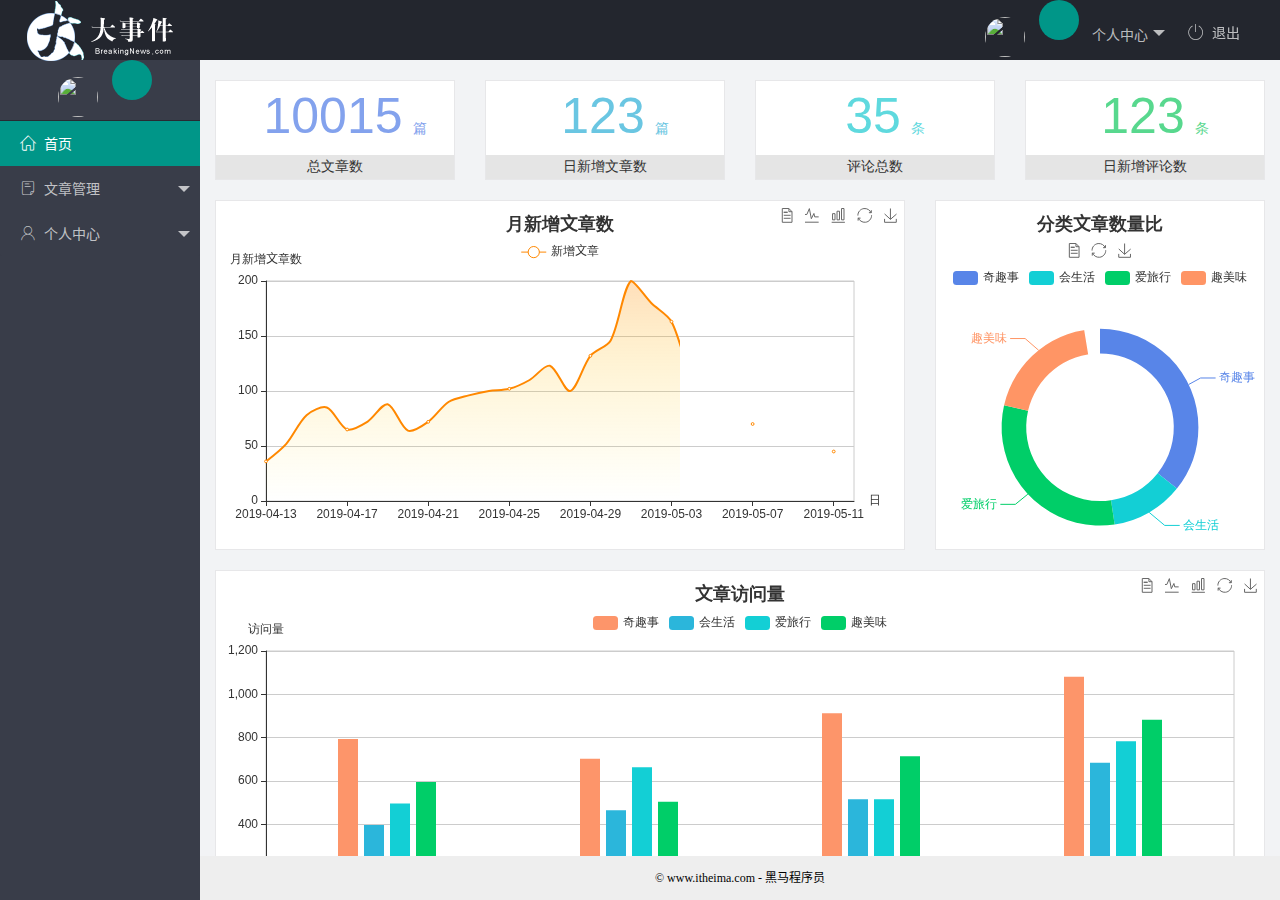
==== commit 97571f84: "添加首页" ====
--- a/index.html
+++ b/index.html
@@ -23,7 +23,7 @@
                 <li class="layui-nav-item">
                     <a href="javascript:;" class="info">
                         <img src="http://t.cn/RCzsdCq" class="layui-nav-img">
-                        <span class="text-img">A</span>
+                        <span class="text-img"></span>
                         个人中心
                     </a>
                     <dl class="layui-nav-child">
@@ -38,9 +38,10 @@
 
         <div class="layui-side layui-bg-black">
             <div class="layui-side-scroll">
+                <!-- 左侧头像 -->
                 <div class="info">
                     <img src="http://t.cn/RCzsdCq" class="layui-nav-img">
-                    <span class="text-img">A</span>
+                    <span class="text-img"></span>
                     <span class="welcome"></span>
                 </div>
                 <!-- 左侧导航区域（可配合layui已有的垂直导航） -->
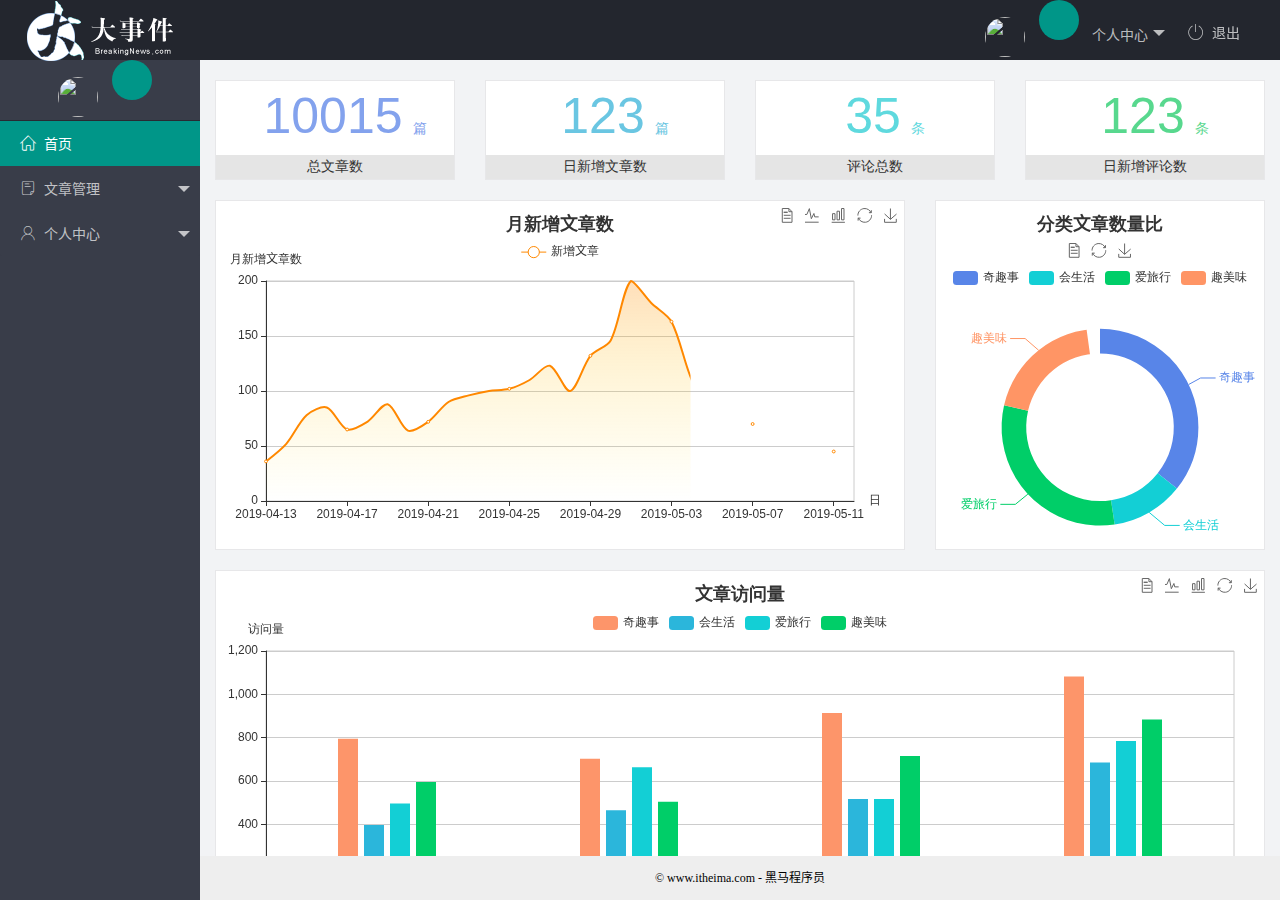
==== commit 8a83f438: "完成个人中心板块" ====
--- a/index.html
+++ b/index.html
@@ -27,9 +27,9 @@
                         个人中心
                     </a>
                     <dl class="layui-nav-child">
-                        <dd><a href="">基本资料</a></dd>
-                        <dd><a href="">更换头像</a></dd>
-                        <dd><a href="">重置密码</a></dd>
+                        <dd><a href="/user/user-info.html" target="fm">基本资料</a></dd>
+                        <dd><a href="/user/user-img.html" target="fm">更换头像</a></dd>
+                        <dd><a href="/user/user-pswd.html" target="fm">重置密码</a></dd>
                     </dl>
                 </li>
                 <li class="layui-nav-item" id="escBtn"><a href="javascript:;"><span class="iconfont icon-tuichu"></span>退出</a></li>
@@ -58,9 +58,9 @@
                     <li class="layui-nav-item">
                         <a href="javascript:;"><span class="iconfont icon-user"></span>个人中心</a>
                         <dl class="layui-nav-child">
-                            <dd><a href="javascript:;"><i class="layui-icon layui-icon-face-smile"></i>  基本资料</a></dd>
-                            <dd><a href="javascript:;"><i class="layui-icon layui-icon-face-smile"></i>  更换头像</a></dd>
-                            <dd><a href="javascript:;"><i class="layui-icon layui-icon-face-smile"></i>  重置密码</a></dd>
+                            <dd><a href="/user/user-info.html" target="fm"><i class="layui-icon layui-icon-face-smile"></i>  基本资料</a></dd>
+                            <dd><a href="/user/user-img.html" target="fm"><i class="layui-icon layui-icon-face-smile"></i>  更换头像</a></dd>
+                            <dd><a href="/user/user-pswd.html" target="fm"><i class="layui-icon layui-icon-face-smile"></i>  重置密码</a></dd>
                         </dl>
                     </li>
                 </ul>
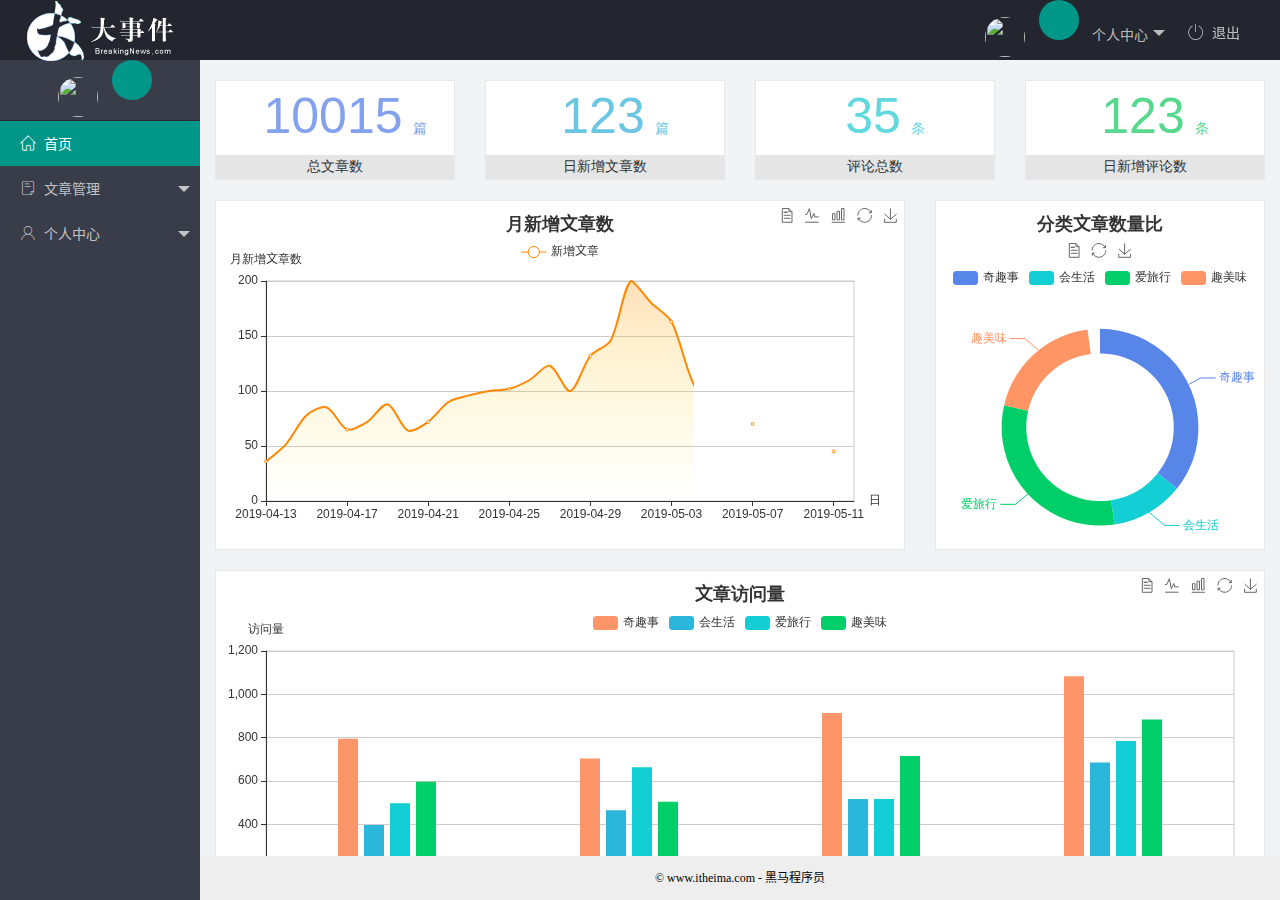
==== commit ec0852fb: "提交文章管理" ====
--- a/index.html
+++ b/index.html
@@ -50,9 +50,9 @@
                     <li class="layui-nav-item">
                         <a class="" href="javascript:;"><span class="iconfont icon-16"></span>文章管理</a>
                         <dl class="layui-nav-child">
-                            <dd><a href="javascript:;"><i class="layui-icon layui-icon-face-smile"></i>  文章类别</a></dd>
-                            <dd><a href="javascript:;"><i class="layui-icon layui-icon-face-smile"></i>  文章列表</a></dd>
-                            <dd><a href="javascript:;"><i class="layui-icon layui-icon-face-smile"></i>  文章发布</a></dd>
+                            <dd><a href="/article/article-kind.html" target="fm"><i class="layui-icon layui-icon-face-smile"></i>  文章类别</a></dd>
+                            <dd><a href="/article/article-list.html" target="fm"><i class="layui-icon layui-icon-face-smile"></i>  文章列表</a></dd>
+                            <dd><a href="/article/article-publish.html" target="fm"><i class="layui-icon layui-icon-face-smile"></i>  文章发布</a></dd>
                         </dl>
                     </li>
                     <li class="layui-nav-item">
